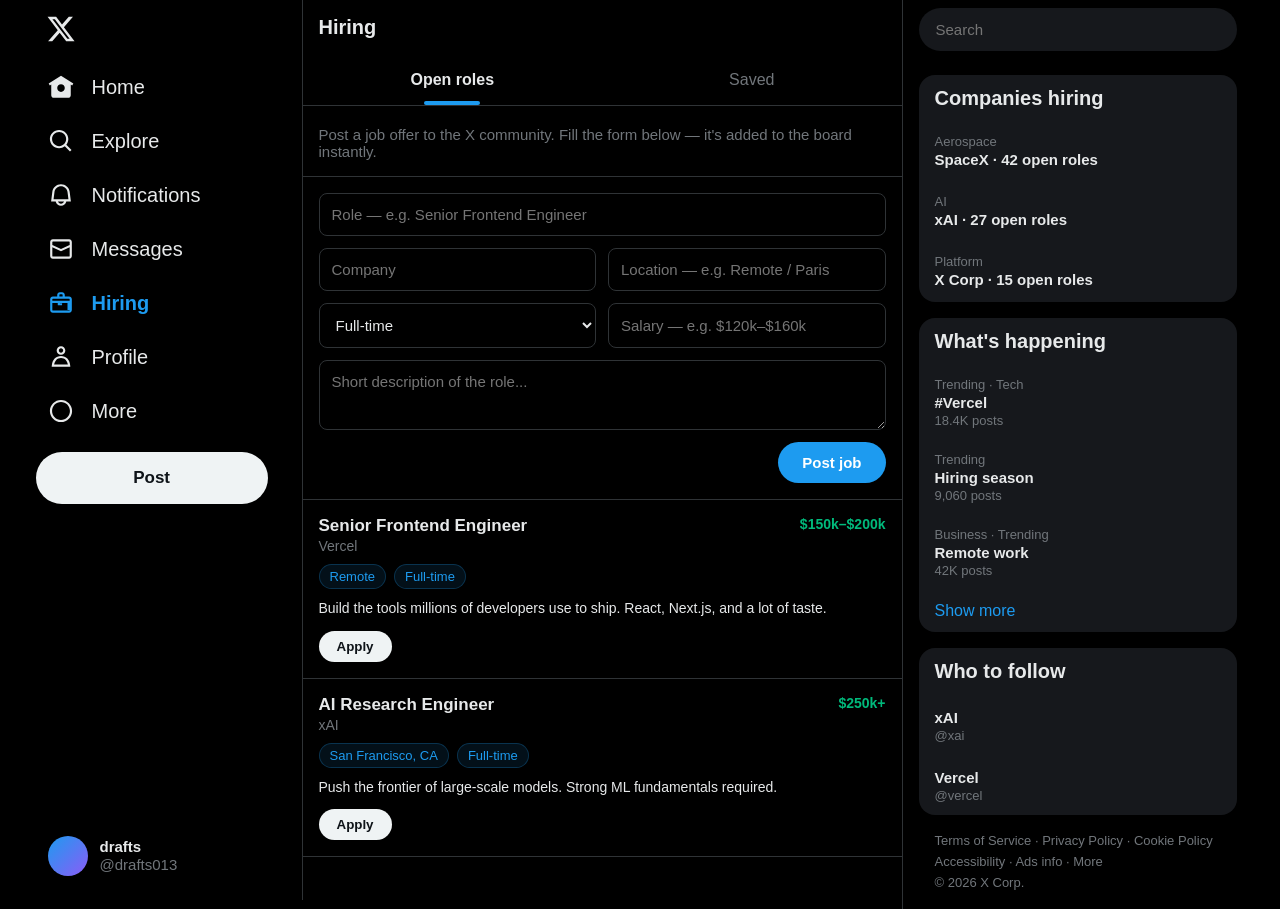
==== hiring.html @ fcbc3b69 "X home clone + Hiring section (base) Co-Authored-By: Claude Opus 4.8 (1M context) <noreply@anthropic" ====
<!DOCTYPE html>
<html lang="en">
<head>
  <meta charset="UTF-8">
  <meta name="viewport" content="width=device-width, initial-scale=1">
  <title>Hiring / X</title>
  <link rel="icon" href="data:image/svg+xml,<svg xmlns='http://www.w3.org/2000/svg' viewBox='0 0 24 24'><path fill='white' d='M18.244 2.25h3.308l-7.227 8.26 8.502 11.24H16.17l-5.214-6.817L4.99 21.75H1.68l7.73-8.835L1.254 2.25H8.08l4.713 6.231zm-1.161 17.52h1.833L7.084 4.126H5.117z'/></svg>">
  <link rel="stylesheet" href="styles.css">
</head>
<body>
  <div class="app">
    <header class="sidebar"></header>

    <main class="main">
      <div class="col-header">
        <h1>Hiring</h1>
        <div class="tabs">
          <div class="tab active">Open roles</div>
          <div class="tab">Saved</div>
        </div>
      </div>

      <div class="hiring-intro">
        <p>Post a job offer to the X community. Fill the form below — it's added to the board instantly.</p>
      </div>

      <form class="job-form" id="job-form">
        <input name="role" placeholder="Role — e.g. Senior Frontend Engineer" required>
        <div class="grid2">
          <input name="company" placeholder="Company" required>
          <input name="location" placeholder="Location — e.g. Remote / Paris">
        </div>
        <div class="grid2">
          <select name="type">
            <option value="Full-time">Full-time</option>
            <option value="Part-time">Part-time</option>
            <option value="Contract">Contract</option>
            <option value="Internship">Internship</option>
          </select>
          <input name="salary" placeholder="Salary — e.g. $120k–$160k">
        </div>
        <textarea name="desc" placeholder="Short description of the role..."></textarea>
        <button type="submit">Post job</button>
      </form>

      <div id="jobs"></div>
    </main>

    <aside class="right"></aside>
  </div>

  <script src="shell.js"></script>
  <script src="hiring.js"></script>
  <script>mountShell('hiring'); initHiring();</script>
</body>
</html>
---- styles.css ----
:root {
  --bg: #000;
  --bg-hover: #16181c;
  --panel: #16181c;
  --border: #2f3336;
  --text: #e7e9ea;
  --text-muted: #71767b;
  --accent: #1d9bf0;
  --accent-hover: #1a8cd8;
  --like: #f91880;
  --repost: #00ba7c;
  --white: #eff3f4;
  --danger: #f4212e;
}

* { box-sizing: border-box; margin: 0; padding: 0; }

html, body { height: 100%; }

body {
  background: var(--bg);
  color: var(--text);
  font-family: -apple-system, BlinkMacSystemFont, "Segoe UI", Roboto, Helvetica, Arial, sans-serif;
  -webkit-font-smoothing: antialiased;
}

a { color: inherit; text-decoration: none; }

/* ---------- Layout ---------- */
.app {
  display: grid;
  grid-template-columns: 275px minmax(0, 600px) 350px;
  justify-content: center;
  gap: 0;
  max-width: 1265px;
  margin: 0 auto;
}

/* ---------- Left nav ---------- */
.sidebar {
  position: sticky;
  top: 0;
  height: 100vh;
  display: flex;
  flex-direction: column;
  padding: 0 8px;
  border-right: 1px solid var(--border);
}

.logo {
  width: 50px; height: 50px;
  display: flex; align-items: center; justify-content: center;
  border-radius: 9999px;
  margin: 4px 0;
  transition: background .2s;
}
.logo:hover { background: var(--bg-hover); }
.logo svg { width: 30px; height: 30px; fill: var(--text); }

.nav { display: flex; flex-direction: column; gap: 4px; margin-top: 4px; }
.nav-item {
  display: flex; align-items: center; gap: 18px;
  padding: 12px; border-radius: 9999px;
  font-size: 20px; width: fit-content;
  transition: background .2s;
}
.nav-item:hover { background: var(--bg-hover); }
.nav-item.active { font-weight: 800; }
.nav-item svg { width: 26px; height: 26px; fill: var(--text); }
.nav-item.hiring { color: var(--accent); }
.nav-item.hiring svg { fill: var(--accent); }

.post-btn {
  margin-top: 16px;
  background: var(--white);
  color: #0f1419;
  border: none;
  border-radius: 9999px;
  padding: 16px;
  font-size: 17px;
  font-weight: 700;
  cursor: pointer;
  width: 90%;
  transition: background .2s;
}
.post-btn:hover { background: #d7dbdc; }

.account {
  margin-top: auto;
  margin-bottom: 12px;
  display: flex; align-items: center; gap: 12px;
  padding: 12px; border-radius: 9999px;
  cursor: pointer;
  transition: background .2s;
}
.account:hover { background: var(--bg-hover); }
.avatar {
  width: 40px; height: 40px; border-radius: 9999px;
  background: linear-gradient(135deg, #1d9bf0, #8b5cf6);
  flex-shrink: 0;
}
.account .who { line-height: 1.2; }
.account .name { font-weight: 700; font-size: 15px; }
.account .handle { color: var(--text-muted); font-size: 15px; }

/* ---------- Center column ---------- */
.main { border-right: 1px solid var(--border); min-height: 100vh; }

.col-header {
  position: sticky; top: 0; z-index: 3;
  backdrop-filter: blur(12px);
  background: rgba(0,0,0,.65);
  border-bottom: 1px solid var(--border);
}
.col-header h1 { font-size: 20px; padding: 16px; font-weight: 800; }

.tabs { display: flex; }
.tab {
  flex: 1; text-align: center; padding: 16px 0;
  color: var(--text-muted); font-weight: 500;
  cursor: pointer; position: relative;
  transition: background .2s;
}
.tab:hover { background: var(--bg-hover); }
.tab.active { color: var(--text); font-weight: 700; }
.tab.active::after {
  content: ""; position: absolute; bottom: 0; left: 50%;
  transform: translateX(-50%);
  width: 56px; height: 4px; border-radius: 9999px;
  background: var(--accent);
}

/* Composer */
.composer {
  display: flex; gap: 12px; padding: 12px 16px;
  border-bottom: 1px solid var(--border);
}
.composer textarea {
  flex: 1; background: transparent; border: none; color: var(--text);
  font-size: 20px; resize: none; outline: none; padding-top: 8px;
  font-family: inherit;
}
.composer .actions { display: flex; justify-content: space-between; align-items: center; margin-top: 12px; }
.composer .tools { display: flex; gap: 8px; color: var(--accent); }
.composer .tools span { padding: 6px; border-radius: 9999px; cursor: pointer; }
.composer .tools span:hover { background: rgba(29,155,240,.1); }
.composer .send {
  background: var(--accent); color: #fff; border: none;
  border-radius: 9999px; padding: 8px 18px; font-weight: 700; cursor: pointer;
}

/* Tweet */
.tweet {
  display: flex; gap: 12px; padding: 12px 16px;
  border-bottom: 1px solid var(--border);
  cursor: pointer; transition: background .2s;
}
.tweet:hover { background: #080808; }
.tweet .body { flex: 1; min-width: 0; }
.tweet .row { display: flex; align-items: center; gap: 4px; font-size: 15px; }
.tweet .u-name { font-weight: 700; }
.tweet .badge { width: 18px; height: 18px; fill: var(--accent); }
.tweet .u-handle, .tweet .dot, .tweet .time { color: var(--text-muted); }
.tweet .text { margin-top: 2px; font-size: 15px; line-height: 1.35; white-space: pre-wrap; }
.tweet .stats {
  display: flex; justify-content: space-between; max-width: 425px;
  margin-top: 12px; color: var(--text-muted); font-size: 13px;
}
.tweet .stat { display: flex; align-items: center; gap: 6px; }
.tweet .stat svg { width: 18px; height: 18px; fill: currentColor; }
.tweet .stat.reply:hover { color: var(--accent); }
.tweet .stat.repost:hover { color: var(--repost); }
.tweet .stat.like:hover { color: var(--like); }

/* ---------- Right sidebar ---------- */
.right { padding: 0 16px; }
.right .search {
  position: sticky; top: 0; z-index: 2;
  background: var(--bg); padding: 8px 0;
}
.right .search input {
  width: 100%; background: var(--panel); border: 1px solid transparent;
  border-radius: 9999px; padding: 12px 16px; color: var(--text);
  font-size: 15px; outline: none;
}
.right .search input:focus { border-color: var(--accent); background: var(--bg); }
.widget {
  background: var(--panel); border-radius: 16px; margin-top: 16px; overflow: hidden;
}
.widget h2 { font-size: 20px; font-weight: 800; padding: 12px 16px; }
.widget-row { padding: 12px 16px; transition: background .2s; cursor: pointer; }
.widget-row:hover { background: #1d1f23; }
.widget-row .k { font-size: 13px; color: var(--text-muted); }
.widget-row .v { font-weight: 700; font-size: 15px; margin: 2px 0; }
.widget .more { padding: 12px 16px; color: var(--accent); cursor: pointer; }
.widget .more:hover { background: #1d1f23; }

.footer { padding: 16px; color: var(--text-muted); font-size: 13px; line-height: 1.6; }
.footer a:hover { text-decoration: underline; }

/* ---------- Hiring page ---------- */
.hiring-intro { padding: 16px; border-bottom: 1px solid var(--border); }
.hiring-intro p { color: var(--text-muted); font-size: 15px; margin-top: 4px; }

.job-form {
  padding: 16px; border-bottom: 1px solid var(--border);
  display: grid; gap: 12px;
}
.job-form input, .job-form textarea, .job-form select {
  background: var(--bg); border: 1px solid var(--border);
  border-radius: 8px; padding: 12px; color: var(--text);
  font-size: 15px; font-family: inherit; outline: none; width: 100%;
}
.job-form input:focus, .job-form textarea:focus, .job-form select:focus {
  border-color: var(--accent);
}
.job-form textarea { resize: vertical; min-height: 70px; }
.job-form .grid2 { display: grid; grid-template-columns: 1fr 1fr; gap: 12px; }
.job-form button {
  background: var(--accent); color: #fff; border: none;
  border-radius: 9999px; padding: 12px; font-weight: 700;
  font-size: 15px; cursor: pointer; justify-self: end; padding-inline: 24px;
}
.job-form button:hover { background: var(--accent-hover); }

.job {
  padding: 16px; border-bottom: 1px solid var(--border);
  transition: background .2s;
}
.job:hover { background: #080808; }
.job .top { display: flex; justify-content: space-between; align-items: flex-start; gap: 12px; }
.job .role { font-weight: 800; font-size: 17px; }
.job .company { color: var(--text-muted); font-size: 14px; margin-top: 2px; }
.job .tags { display: flex; flex-wrap: wrap; gap: 8px; margin-top: 10px; }
.job .tag {
  font-size: 13px; color: var(--accent);
  background: rgba(29,155,240,.1); border: 1px solid rgba(29,155,240,.25);
  padding: 4px 10px; border-radius: 9999px;
}
.job .desc { margin-top: 10px; font-size: 14px; color: var(--text); line-height: 1.4; }
.job .salary { color: var(--repost); font-weight: 700; font-size: 14px; white-space: nowrap; }
.job .apply {
  margin-top: 12px; background: var(--white); color: #0f1419;
  border: none; border-radius: 9999px; padding: 8px 18px;
  font-weight: 700; cursor: pointer;
}
.job .apply:hover { background: #d7dbdc; }

/* ---------- Responsive ---------- */
@media (max-width: 1100px) { .right { display: none; } .app { grid-template-columns: 88px minmax(0, 600px); } .nav-item span, .post-btn, .account .who { display: none; } .post-btn { display: none; } }
@media (max-width: 700px) { .sidebar { display: none; } .app { grid-template-columns: 1fr; } }
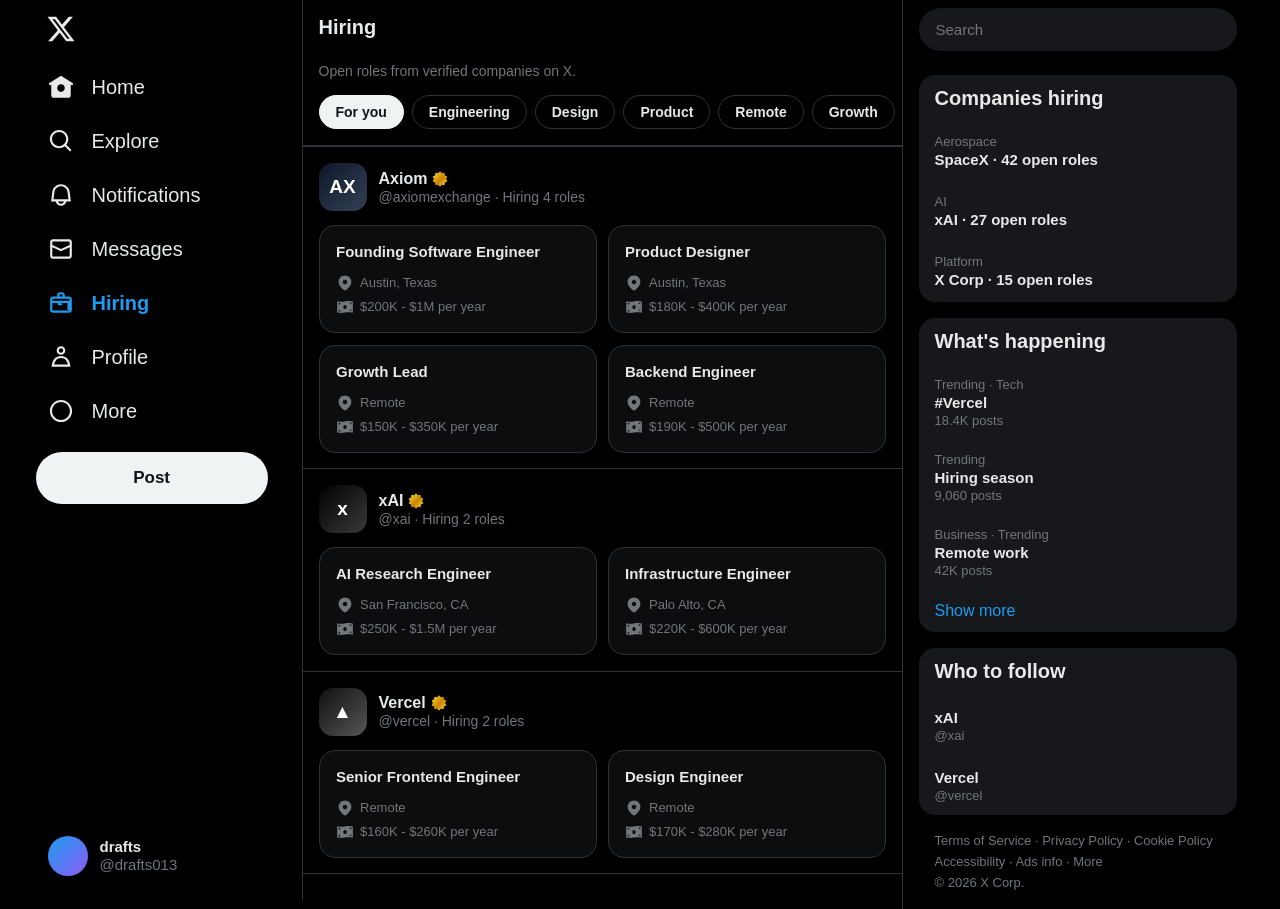
==== commit d2f4bcef: "Redesign Hiring: read-only feed of company job tiles (Axiom-style), flat rounded cards, filters" ====
--- a/hiring.html
+++ b/hiring.html
@@ -14,34 +14,11 @@
     <main class="main">
       <div class="col-header">
         <h1>Hiring</h1>
-        <div class="tabs">
-          <div class="tab active">Open roles</div>
-          <div class="tab">Saved</div>
+        <div class="hiring-head">
+          <p>Open roles from verified companies on X.</p>
         </div>
+        <div class="filters" id="filters"></div>
       </div>
-
-      <div class="hiring-intro">
-        <p>Post a job offer to the X community. Fill the form below — it's added to the board instantly.</p>
-      </div>
-
-      <form class="job-form" id="job-form">
-        <input name="role" placeholder="Role — e.g. Senior Frontend Engineer" required>
-        <div class="grid2">
-          <input name="company" placeholder="Company" required>
-          <input name="location" placeholder="Location — e.g. Remote / Paris">
-        </div>
-        <div class="grid2">
-          <select name="type">
-            <option value="Full-time">Full-time</option>
-            <option value="Part-time">Part-time</option>
-            <option value="Contract">Contract</option>
-            <option value="Internship">Internship</option>
-          </select>
-          <input name="salary" placeholder="Salary — e.g. $120k–$160k">
-        </div>
-        <textarea name="desc" placeholder="Short description of the role..."></textarea>
-        <button type="submit">Post job</button>
-      </form>
 
       <div id="jobs"></div>
     </main>
--- a/styles.css
+++ b/styles.css
@@ -140,14 +140,28 @@
   font-size: 20px; resize: none; outline: none; padding-top: 8px;
   font-family: inherit;
 }
+.composer .reply-scope {
+  display: flex; align-items: center; gap: 6px;
+  color: var(--accent); font-weight: 700; font-size: 14px;
+  padding: 4px 0 12px; margin-top: 8px;
+  border-bottom: 1px solid var(--border);
+}
+.composer .reply-scope svg { width: 16px; height: 16px; fill: var(--accent); }
 .composer .actions { display: flex; justify-content: space-between; align-items: center; margin-top: 12px; }
-.composer .tools { display: flex; gap: 8px; color: var(--accent); }
-.composer .tools span { padding: 6px; border-radius: 9999px; cursor: pointer; }
-.composer .tools span:hover { background: rgba(29,155,240,.1); }
+.composer .tools { display: flex; gap: 2px; margin-left: -8px; }
+.composer .tools span {
+  width: 34px; height: 34px; display: flex; align-items: center; justify-content: center;
+  border-radius: 9999px; cursor: pointer; transition: background .2s;
+}
+.composer .tools span svg { width: 20px; height: 20px; fill: #cfd2d4; }
+.composer .tools span:hover svg { fill: #eff3f4; }
+.composer .tools span:hover { background: rgba(231,233,234,.1); }
 .composer .send {
   background: var(--accent); color: #fff; border: none;
-  border-radius: 9999px; padding: 8px 18px; font-weight: 700; cursor: pointer;
-}
+  border-radius: 9999px; padding: 8px 16px; font-weight: 700; cursor: pointer;
+  font-size: 15px;
+}
+.composer .send:disabled { opacity: .5; cursor: default; }
 
 /* Tweet */
 .tweet {
@@ -199,52 +213,86 @@
 .footer a:hover { text-decoration: underline; }
 
 /* ---------- Hiring page ---------- */
-.hiring-intro { padding: 16px; border-bottom: 1px solid var(--border); }
-.hiring-intro p { color: var(--text-muted); font-size: 15px; margin-top: 4px; }
-
-.job-form {
-  padding: 16px; border-bottom: 1px solid var(--border);
-  display: grid; gap: 12px;
-}
-.job-form input, .job-form textarea, .job-form select {
-  background: var(--bg); border: 1px solid var(--border);
-  border-radius: 8px; padding: 12px; color: var(--text);
-  font-size: 15px; font-family: inherit; outline: none; width: 100%;
-}
-.job-form input:focus, .job-form textarea:focus, .job-form select:focus {
-  border-color: var(--accent);
-}
-.job-form textarea { resize: vertical; min-height: 70px; }
-.job-form .grid2 { display: grid; grid-template-columns: 1fr 1fr; gap: 12px; }
-.job-form button {
-  background: var(--accent); color: #fff; border: none;
-  border-radius: 9999px; padding: 12px; font-weight: 700;
-  font-size: 15px; cursor: pointer; justify-self: end; padding-inline: 24px;
-}
-.job-form button:hover { background: var(--accent-hover); }
-
-.job {
-  padding: 16px; border-bottom: 1px solid var(--border);
-  transition: background .2s;
-}
-.job:hover { background: #080808; }
-.job .top { display: flex; justify-content: space-between; align-items: flex-start; gap: 12px; }
-.job .role { font-weight: 800; font-size: 17px; }
-.job .company { color: var(--text-muted); font-size: 14px; margin-top: 2px; }
-.job .tags { display: flex; flex-wrap: wrap; gap: 8px; margin-top: 10px; }
-.job .tag {
-  font-size: 13px; color: var(--accent);
-  background: rgba(29,155,240,.1); border: 1px solid rgba(29,155,240,.25);
-  padding: 4px 10px; border-radius: 9999px;
-}
-.job .desc { margin-top: 10px; font-size: 14px; color: var(--text); line-height: 1.4; }
-.job .salary { color: var(--repost); font-weight: 700; font-size: 14px; white-space: nowrap; }
-.job .apply {
-  margin-top: 12px; background: var(--white); color: #0f1419;
-  border: none; border-radius: 9999px; padding: 8px 18px;
-  font-weight: 700; cursor: pointer;
-}
-.job .apply:hover { background: #d7dbdc; }
+.hiring-head { padding: 8px 16px 4px; }
+.hiring-head p { color: var(--text-muted); font-size: 14px; }
+
+/* filter pills */
+.filters {
+  display: flex; gap: 8px; padding: 12px 16px 16px;
+  overflow-x: auto; scrollbar-width: none;
+  border-bottom: 1px solid var(--border);
+}
+.filters::-webkit-scrollbar { display: none; }
+.chip {
+  flex-shrink: 0;
+  background: transparent;
+  border: 1px solid var(--border);
+  color: var(--text);
+  border-radius: 9999px;
+  padding: 8px 16px;
+  font-size: 14px; font-weight: 600;
+  cursor: pointer;
+  transition: background .2s ease, color .2s ease, border-color .2s ease, transform .12s ease;
+}
+.chip:hover { background: rgba(231,233,234,.06); }
+.chip:active { transform: scale(.95); }
+.chip.active { background: var(--white); color: #0f1419; border-color: var(--white); }
+
+/* company hiring post */
+.hire-post {
+  padding: 16px;
+  border-bottom: 1px solid var(--border);
+  animation: fadeUp .35s ease both;
+}
+.hire-head { display: flex; align-items: center; gap: 12px; }
+.hire-avatar {
+  width: 48px; height: 48px; border-radius: 14px; flex-shrink: 0;
+  display: flex; align-items: center; justify-content: center;
+  font-weight: 800; color: #fff; font-size: 19px;
+  background: linear-gradient(135deg, #1d9bf0, #8b5cf6);
+}
+.hire-name { display: flex; align-items: center; gap: 4px; font-weight: 800; font-size: 16px; }
+.hire-name .badge { width: 18px; height: 18px; }
+.hire-sub { color: var(--text-muted); font-size: 14px; margin-top: 1px; }
+
+.tiles { display: grid; grid-template-columns: 1fr 1fr; gap: 12px; margin-top: 14px; }
+@media (max-width: 560px) { .tiles { grid-template-columns: 1fr; } }
+
+.tile {
+  display: block;
+  background: #0c0d0f;
+  border: 1px solid var(--border);
+  border-radius: 16px;
+  padding: 16px;
+  cursor: pointer;
+  transition: transform .2s cubic-bezier(.2,.7,.3,1), background .2s ease, border-color .2s ease, box-shadow .2s ease;
+  will-change: transform;
+}
+.tile:hover {
+  transform: translateY(-3px);
+  background: #16181c;
+  border-color: #3a4045;
+  box-shadow: 0 12px 28px rgba(0,0,0,.55);
+}
+.tile:active { transform: translateY(-1px) scale(.99); }
+.tile .t-title { font-weight: 700; font-size: 15px; color: var(--text); line-height: 1.3; }
+.tile .t-meta { display: flex; flex-direction: column; gap: 6px; margin-top: 12px; }
+.tile .t-row { display: flex; align-items: center; gap: 6px; color: var(--text-muted); font-size: 13px; }
+.tile .t-row svg { width: 18px; height: 18px; fill: var(--text-muted); flex-shrink: 0; }
+.tile .t-salary { justify-content: space-between; }
+.tile .t-money { display: flex; align-items: center; gap: 6px; }
+.tile .t-chevron {
+  display: flex; color: var(--text-muted);
+  opacity: 0; transform: translateX(-6px);
+  transition: opacity .2s ease, transform .2s ease;
+}
+.tile .t-chevron svg { width: 16px; height: 16px; fill: currentColor; }
+.tile:hover .t-chevron { opacity: 1; transform: translateX(0); }
+
+@keyframes fadeUp {
+  from { opacity: 0; transform: translateY(8px); }
+  to { opacity: 1; transform: translateY(0); }
+}
 
 /* ---------- Responsive ---------- */
 @media (max-width: 1100px) { .right { display: none; } .app { grid-template-columns: 88px minmax(0, 600px); } .nav-item span, .post-btn, .account .who { display: none; } .post-btn { display: none; } }
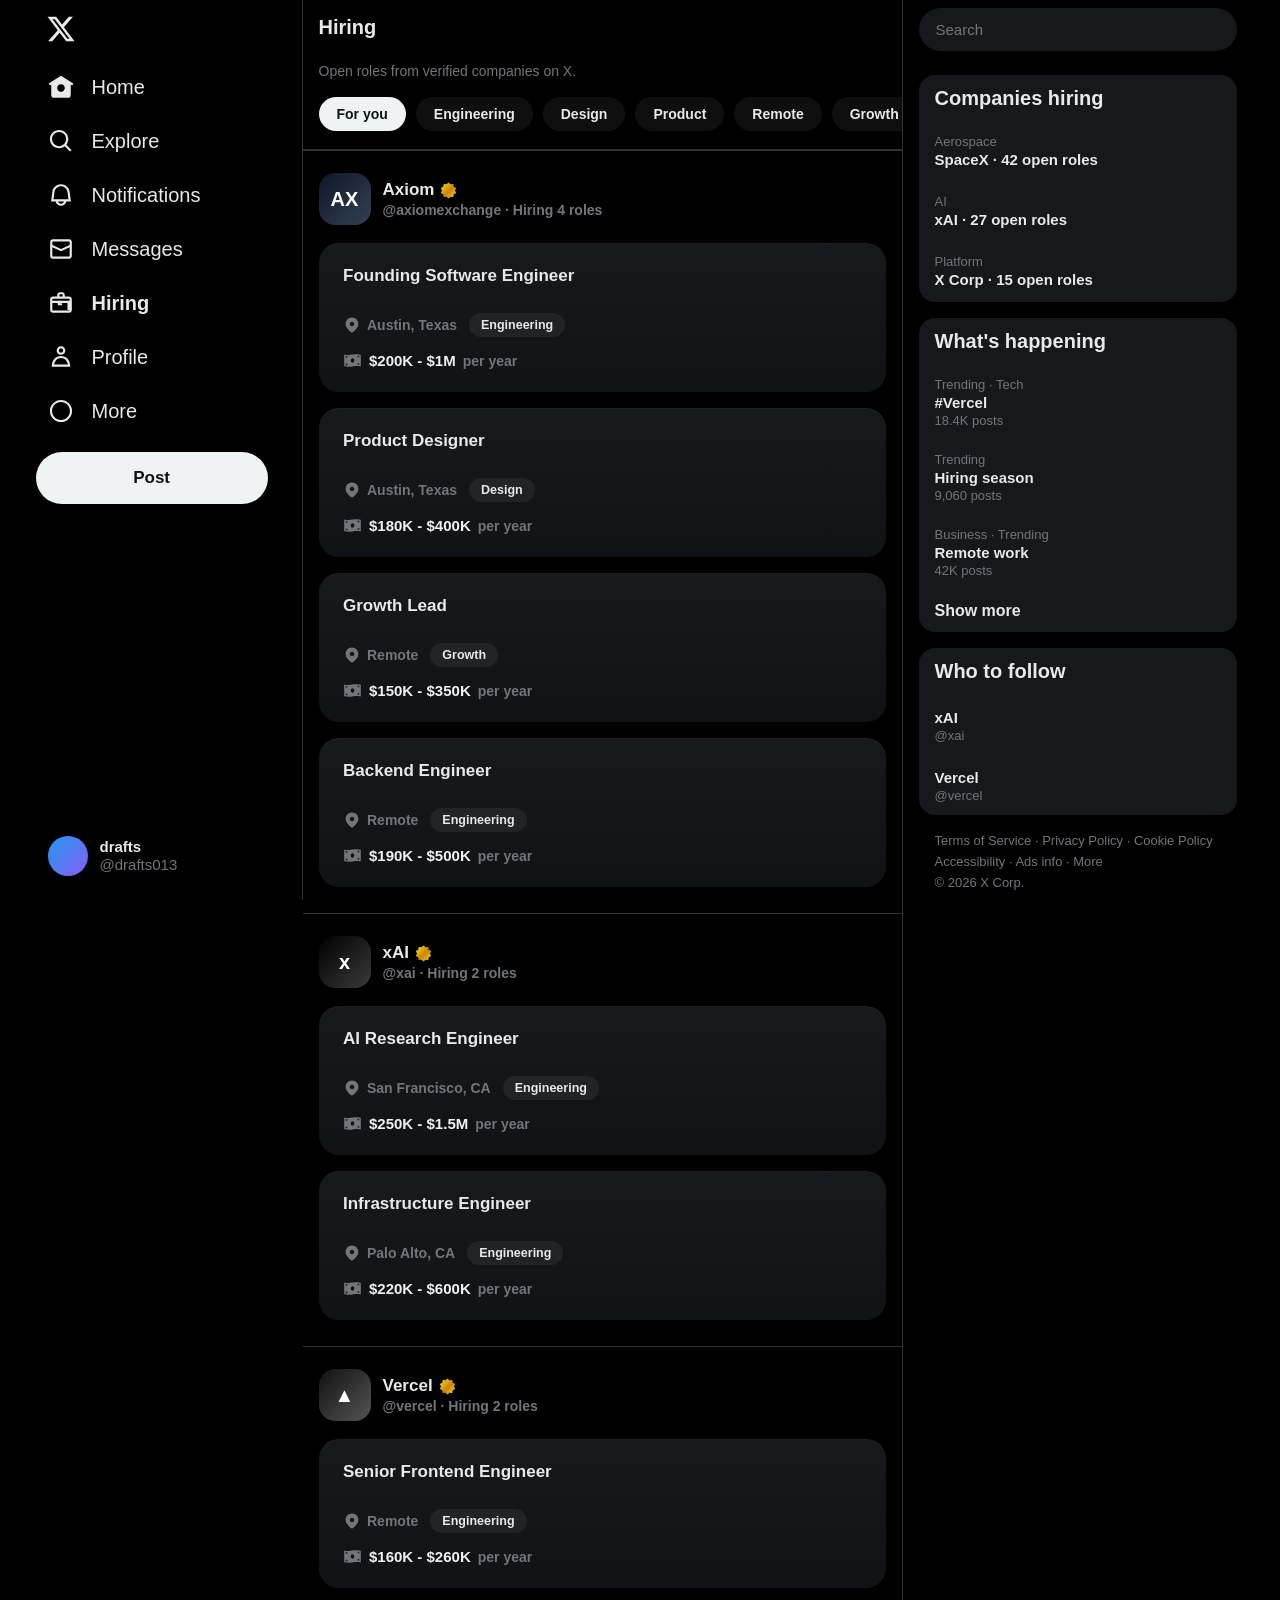
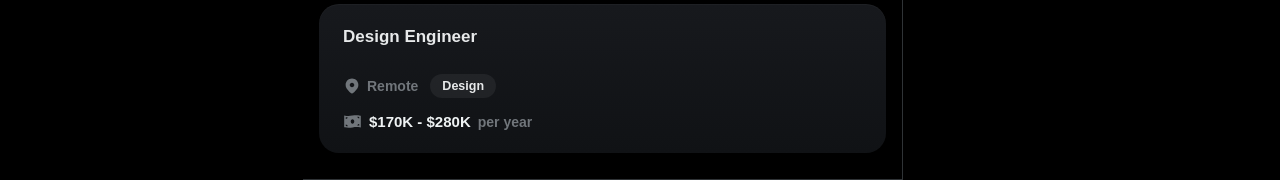
==== commit dcbae095: "Hiring: all-white/bold styling, spacious borderless job cards, hover Apply" ====
--- a/hiring.html
+++ b/hiring.html
@@ -7,7 +7,7 @@
   <link rel="icon" href="data:image/svg+xml,<svg xmlns='http://www.w3.org/2000/svg' viewBox='0 0 24 24'><path fill='white' d='M18.244 2.25h3.308l-7.227 8.26 8.502 11.24H16.17l-5.214-6.817L4.99 21.75H1.68l7.73-8.835L1.254 2.25H8.08l4.713 6.231zm-1.161 17.52h1.833L7.084 4.126H5.117z'/></svg>">
   <link rel="stylesheet" href="styles.css">
 </head>
-<body>
+<body class="page-hiring">
   <div class="app">
     <header class="sidebar"></header>
 
--- a/styles.css
+++ b/styles.css
@@ -67,8 +67,7 @@
 .nav-item:hover { background: var(--bg-hover); }
 .nav-item.active { font-weight: 800; }
 .nav-item svg { width: 26px; height: 26px; fill: var(--text); }
-.nav-item.hiring { color: var(--accent); }
-.nav-item.hiring svg { fill: var(--accent); }
+.nav-item.hiring { font-weight: 800; }
 
 .post-btn {
   margin-top: 16px;
@@ -216,81 +215,104 @@
 .hiring-head { padding: 8px 16px 4px; }
 .hiring-head p { color: var(--text-muted); font-size: 14px; }
 
-/* filter pills */
+/* filter pills — white / bold, no borders */
 .filters {
-  display: flex; gap: 8px; padding: 12px 16px 16px;
+  display: flex; gap: 10px; padding: 14px 16px 18px;
   overflow-x: auto; scrollbar-width: none;
   border-bottom: 1px solid var(--border);
 }
 .filters::-webkit-scrollbar { display: none; }
 .chip {
   flex-shrink: 0;
-  background: transparent;
-  border: 1px solid var(--border);
+  background: rgba(255,255,255,.06);
+  border: none;
   color: var(--text);
   border-radius: 9999px;
-  padding: 8px 16px;
-  font-size: 14px; font-weight: 600;
+  padding: 9px 18px;
+  font-size: 14px; font-weight: 700;
   cursor: pointer;
-  transition: background .2s ease, color .2s ease, border-color .2s ease, transform .12s ease;
-}
-.chip:hover { background: rgba(231,233,234,.06); }
+  transition: background .2s ease, color .2s ease, transform .12s ease;
+}
+.chip:hover { background: rgba(255,255,255,.12); }
 .chip:active { transform: scale(.95); }
-.chip.active { background: var(--white); color: #0f1419; border-color: var(--white); }
-
-/* company hiring post */
+.chip.active { background: var(--white); color: #0f1419; font-weight: 800; }
+
+/* company hiring post — spacious */
 .hire-post {
-  padding: 16px;
-  border-bottom: 1px solid var(--border);
-  animation: fadeUp .35s ease both;
+  padding: 22px 16px 26px;
+  border-bottom: 1px solid var(--border);
+  animation: fadeUp .4s ease both;
 }
 .hire-head { display: flex; align-items: center; gap: 12px; }
 .hire-avatar {
-  width: 48px; height: 48px; border-radius: 14px; flex-shrink: 0;
+  width: 52px; height: 52px; border-radius: 16px; flex-shrink: 0;
   display: flex; align-items: center; justify-content: center;
-  font-weight: 800; color: #fff; font-size: 19px;
+  font-weight: 800; color: #fff; font-size: 20px;
   background: linear-gradient(135deg, #1d9bf0, #8b5cf6);
 }
-.hire-name { display: flex; align-items: center; gap: 4px; font-weight: 800; font-size: 16px; }
-.hire-name .badge { width: 18px; height: 18px; }
-.hire-sub { color: var(--text-muted); font-size: 14px; margin-top: 1px; }
-
-.tiles { display: grid; grid-template-columns: 1fr 1fr; gap: 12px; margin-top: 14px; }
-@media (max-width: 560px) { .tiles { grid-template-columns: 1fr; } }
+.hire-name { display: flex; align-items: center; gap: 5px; font-weight: 800; font-size: 17px; }
+.hire-name .badge { width: 19px; height: 19px; }
+.hire-sub { color: var(--text-muted); font-size: 14px; margin-top: 2px; font-weight: 600; }
+
+/* job cards — flat, borderless, elevated */
+.tiles { display: flex; flex-direction: column; gap: 16px; margin-top: 18px; }
 
 .tile {
-  display: block;
-  background: #0c0d0f;
-  border: 1px solid var(--border);
-  border-radius: 16px;
-  padding: 16px;
+  position: relative; display: block; overflow: hidden;
+  background: linear-gradient(180deg, #17191d, #101215);
+  border-radius: 20px;
+  padding: 22px 24px;
   cursor: pointer;
-  transition: transform .2s cubic-bezier(.2,.7,.3,1), background .2s ease, border-color .2s ease, box-shadow .2s ease;
+  box-shadow: 0 1px 0 rgba(255,255,255,.03) inset;
+  transition: transform .24s cubic-bezier(.2,.7,.3,1), box-shadow .24s ease, background .24s ease;
   will-change: transform;
 }
+.tile::before {
+  content: ""; position: absolute; inset: 0; pointer-events: none;
+  background: radial-gradient(700px 220px at 0% 0%, rgba(255,255,255,.07), transparent 60%);
+  opacity: 0; transition: opacity .24s ease;
+}
 .tile:hover {
-  transform: translateY(-3px);
-  background: #16181c;
-  border-color: #3a4045;
-  box-shadow: 0 12px 28px rgba(0,0,0,.55);
-}
-.tile:active { transform: translateY(-1px) scale(.99); }
-.tile .t-title { font-weight: 700; font-size: 15px; color: var(--text); line-height: 1.3; }
-.tile .t-meta { display: flex; flex-direction: column; gap: 6px; margin-top: 12px; }
-.tile .t-row { display: flex; align-items: center; gap: 6px; color: var(--text-muted); font-size: 13px; }
-.tile .t-row svg { width: 18px; height: 18px; fill: var(--text-muted); flex-shrink: 0; }
-.tile .t-salary { justify-content: space-between; }
-.tile .t-money { display: flex; align-items: center; gap: 6px; }
-.tile .t-chevron {
-  display: flex; color: var(--text-muted);
-  opacity: 0; transform: translateX(-6px);
-  transition: opacity .2s ease, transform .2s ease;
-}
-.tile .t-chevron svg { width: 16px; height: 16px; fill: currentColor; }
-.tile:hover .t-chevron { opacity: 1; transform: translateX(0); }
+  transform: translateY(-4px);
+  background: linear-gradient(180deg, #1c1f24, #141619);
+  box-shadow: 0 20px 44px rgba(0,0,0,.6);
+}
+.tile:hover::before { opacity: 1; }
+.tile:active { transform: translateY(-2px) scale(.995); }
+
+.tile-top { display: flex; align-items: flex-start; justify-content: space-between; gap: 14px; }
+.t-title { font-size: 17px; font-weight: 800; color: var(--text); line-height: 1.3; }
+.t-apply {
+  flex-shrink: 0;
+  background: var(--white); color: #0f1419;
+  border: none; border-radius: 9999px;
+  padding: 9px 20px; font-size: 14px; font-weight: 800; cursor: pointer;
+  opacity: 0; transform: translateX(10px);
+  transition: opacity .24s ease, transform .24s ease, background .2s ease;
+}
+.tile:hover .t-apply { opacity: 1; transform: translateX(0); }
+.t-apply:hover { background: #d7dbdc; }
+
+.t-meta { display: flex; align-items: center; gap: 12px; flex-wrap: wrap; margin-top: 14px; color: var(--text-muted); font-size: 14px; font-weight: 600; }
+.t-row { display: flex; align-items: center; gap: 6px; }
+.t-row svg { width: 18px; height: 18px; fill: var(--text-muted); flex-shrink: 0; }
+.t-tag {
+  background: rgba(255,255,255,.06); color: var(--text);
+  padding: 5px 12px; border-radius: 9999px; font-size: 12.5px; font-weight: 700;
+}
+.t-salary { display: flex; align-items: center; gap: 7px; margin-top: 14px; }
+.t-salary svg { width: 19px; height: 19px; fill: var(--text-muted); flex-shrink: 0; }
+.t-salary .amt { color: var(--white); font-weight: 800; font-size: 15px; }
+.t-salary .per { color: var(--text-muted); font-size: 14px; font-weight: 600; }
+
+/* keep the whole hiring page white/bold — no accent blue */
+.page-hiring .widget .more { color: var(--text); font-weight: 700; }
+.page-hiring .search input:focus { border-color: rgba(255,255,255,.25); }
+
+@media (max-width: 700px) { .tile .t-apply { opacity: 1; transform: none; } }
 
 @keyframes fadeUp {
-  from { opacity: 0; transform: translateY(8px); }
+  from { opacity: 0; transform: translateY(10px); }
   to { opacity: 1; transform: translateY(0); }
 }
 
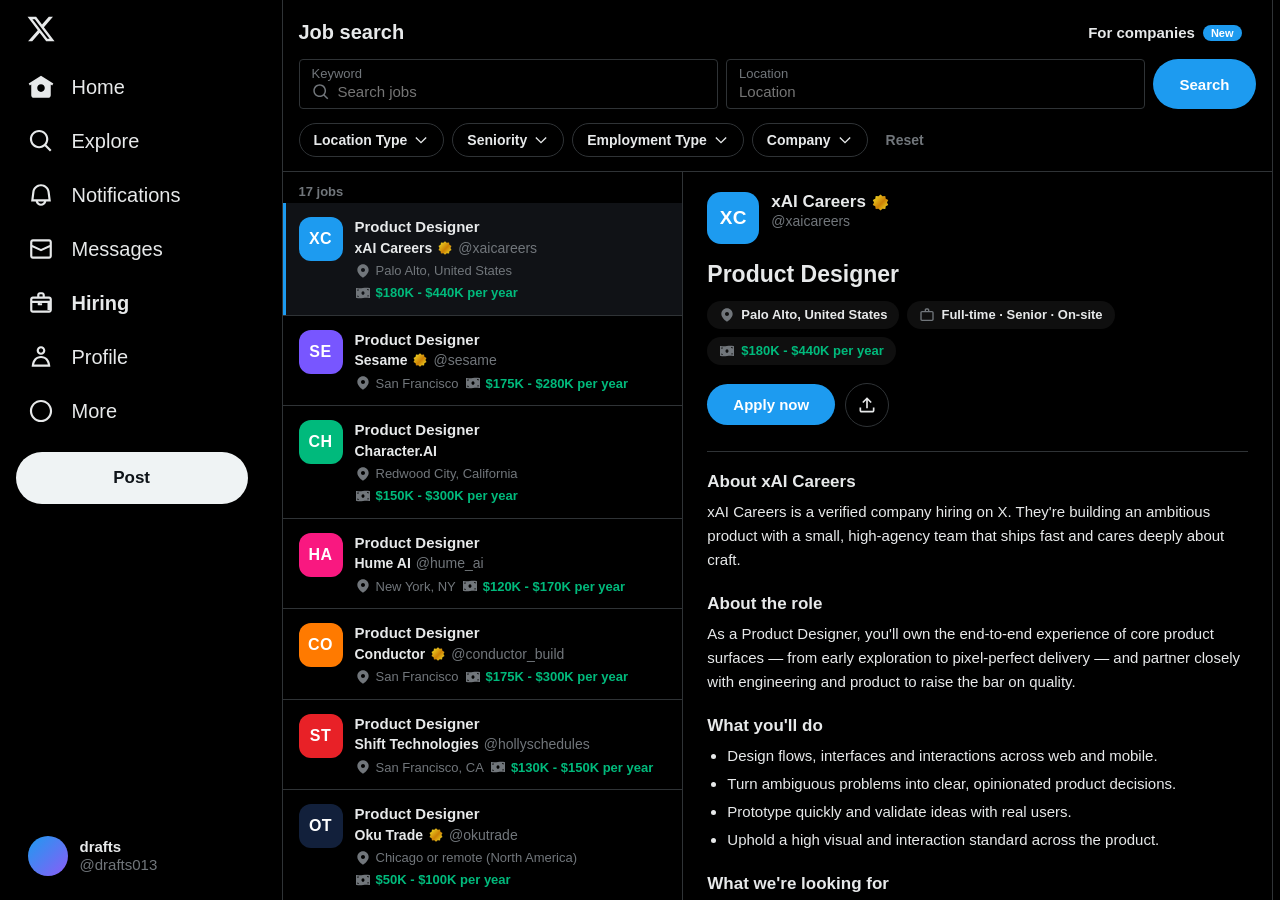
==== commit b8600397: "Hiring: rebuild as X Job search (keyword+location search, dropdown filters, list+detail panes)" ====
--- a/hiring.html
+++ b/hiring.html
@@ -3,27 +3,44 @@
 <head>
   <meta charset="UTF-8">
   <meta name="viewport" content="width=device-width, initial-scale=1">
-  <title>Hiring / X</title>
+  <title>Job search / X</title>
   <link rel="icon" href="data:image/svg+xml,<svg xmlns='http://www.w3.org/2000/svg' viewBox='0 0 24 24'><path fill='white' d='M18.244 2.25h3.308l-7.227 8.26 8.502 11.24H16.17l-5.214-6.817L4.99 21.75H1.68l7.73-8.835L1.254 2.25H8.08l4.713 6.231zm-1.161 17.52h1.833L7.084 4.126H5.117z'/></svg>">
   <link rel="stylesheet" href="styles.css">
 </head>
 <body class="page-hiring">
-  <div class="app">
+  <div class="app app-jobs">
     <header class="sidebar"></header>
 
-    <main class="main">
-      <div class="col-header">
-        <h1>Hiring</h1>
-        <div class="hiring-head">
-          <p>Open roles from verified companies on X.</p>
+    <main class="main jobs-main">
+      <div class="jobs-top">
+        <div class="jobs-top-row">
+          <h1>Job search</h1>
+          <a class="jobs-forco" href="#">For companies <span class="pill-new">New</span></a>
         </div>
-        <div class="filters" id="filters"></div>
+        <div class="jobs-search">
+          <label class="jf-field">
+            <span class="jf-label">Keyword</span>
+            <span class="jf-input">
+              <svg viewBox="0 0 24 24" aria-hidden="true"><path d="M10.25 3.75c-3.59 0-6.5 2.91-6.5 6.5s2.91 6.5 6.5 6.5c1.795 0 3.419-.726 4.596-1.904 1.178-1.177 1.904-2.801 1.904-4.596 0-3.59-2.91-6.5-6.5-6.5zm-8.5 6.5c0-4.694 3.806-8.5 8.5-8.5s8.5 3.806 8.5 8.5c0 1.986-.682 3.815-1.824 5.262l4.781 4.781-1.414 1.414-4.781-4.781c-1.447 1.142-3.276 1.824-5.262 1.824-4.694 0-8.5-3.806-8.5-8.5z"/></svg>
+              <input id="kw" placeholder="Search jobs" autocomplete="off">
+            </span>
+          </label>
+          <label class="jf-field">
+            <span class="jf-label">Location</span>
+            <span class="jf-input">
+              <input id="loc" placeholder="Location" autocomplete="off">
+            </span>
+          </label>
+          <button class="jobs-search-btn" id="searchBtn" type="button">Search</button>
+        </div>
+        <div class="jobs-filters" id="filters"></div>
       </div>
 
-      <div id="jobs"></div>
+      <div class="jobs-body">
+        <div class="jobs-list" id="jobs-list"></div>
+        <div class="jobs-detail" id="jobs-detail"></div>
+      </div>
     </main>
-
-    <aside class="right"></aside>
   </div>
 
   <script src="shell.js"></script>
--- a/styles.css
+++ b/styles.css
@@ -212,108 +212,146 @@
 .footer a:hover { text-decoration: underline; }
 
 /* ---------- Hiring page ---------- */
-.hiring-head { padding: 8px 16px 4px; }
-.hiring-head p { color: var(--text-muted); font-size: 14px; }
-
-/* filter pills — white / bold, no borders */
-.filters {
-  display: flex; gap: 10px; padding: 14px 16px 18px;
-  overflow-x: auto; scrollbar-width: none;
-  border-bottom: 1px solid var(--border);
-}
-.filters::-webkit-scrollbar { display: none; }
-.chip {
-  flex-shrink: 0;
-  background: rgba(255,255,255,.06);
-  border: none;
-  color: var(--text);
-  border-radius: 9999px;
-  padding: 9px 18px;
-  font-size: 14px; font-weight: 700;
-  cursor: pointer;
-  transition: background .2s ease, color .2s ease, transform .12s ease;
-}
-.chip:hover { background: rgba(255,255,255,.12); }
-.chip:active { transform: scale(.95); }
-.chip.active { background: var(--white); color: #0f1419; font-weight: 800; }
-
-/* company hiring post — spacious */
-.hire-post {
-  padding: 22px 16px 26px;
-  border-bottom: 1px solid var(--border);
-  animation: fadeUp .4s ease both;
-}
-.hire-head { display: flex; align-items: center; gap: 12px; }
-.hire-avatar {
-  width: 52px; height: 52px; border-radius: 16px; flex-shrink: 0;
+/* ===== Job search layout (two-pane) ===== */
+.app-jobs { grid-template-columns: 275px minmax(0, 1000px); }
+.jobs-main { border-right: 1px solid var(--border); display: flex; flex-direction: column; height: 100vh; }
+
+/* top: title + search + filters */
+.jobs-top { padding: 6px 16px 14px; border-bottom: 1px solid var(--border); flex-shrink: 0; }
+.jobs-top-row { display: flex; align-items: center; gap: 12px; padding: 10px 0; }
+.jobs-top-row h1 { font-size: 20px; font-weight: 800; }
+.jobs-forco { margin-left: auto; display: flex; align-items: center; gap: 8px; font-size: 15px; font-weight: 700; color: var(--text); padding: 8px 14px; border-radius: 9999px; transition: background .2s; }
+.jobs-forco:hover { background: var(--bg-hover); }
+.pill-new { background: var(--accent); color: #fff; font-size: 11px; font-weight: 700; padding: 2px 8px; border-radius: 9999px; }
+
+.jobs-search { display: flex; gap: 8px; align-items: stretch; }
+.jf-field {
+  flex: 1; min-width: 0;
+  border: 1px solid var(--border); border-radius: 4px;
+  padding: 6px 12px; display: flex; flex-direction: column; justify-content: center;
+  transition: border-color .2s;
+}
+.jf-field:focus-within { border-color: var(--accent); }
+.jf-field .jf-label { font-size: 13px; color: var(--text-muted); }
+.jf-field .jf-input { display: flex; align-items: center; gap: 8px; }
+.jf-field .jf-input svg { width: 18px; height: 18px; fill: var(--text-muted); flex-shrink: 0; }
+.jf-field input { flex: 1; min-width: 0; background: transparent; border: none; outline: none; color: var(--text); font-size: 15px; font-family: inherit; padding: 2px 0; }
+.jobs-search-btn {
+  flex-shrink: 0; background: var(--accent); color: #fff; border: none;
+  border-radius: 9999px; padding: 0 26px; font-size: 15px; font-weight: 700; cursor: pointer;
+  transition: background .2s, transform .1s;
+}
+.jobs-search-btn:hover { background: var(--accent-hover); }
+.jobs-search-btn:active { transform: scale(.97); }
+
+/* filter chips (dropdowns) */
+.jobs-filters { display: flex; gap: 8px; flex-wrap: wrap; margin-top: 14px; }
+.fchip { position: relative; }
+.fchip > button {
+  display: flex; align-items: center; gap: 6px;
+  background: transparent; border: 1px solid var(--border); color: var(--text);
+  border-radius: 9999px; padding: 8px 14px; font-size: 14px; font-weight: 600; cursor: pointer;
+  transition: background .2s, border-color .2s;
+}
+.fchip > button:hover { background: var(--bg-hover); }
+.fchip.on > button { border-color: var(--accent); color: var(--accent); }
+.fchip > button svg { width: 16px; height: 16px; fill: currentColor; transition: transform .2s; }
+.fchip.open > button svg { transform: rotate(180deg); }
+.fmenu {
+  position: absolute; top: calc(100% + 6px); left: 0; z-index: 20; min-width: 200px;
+  background: #000; border: 1px solid var(--border); border-radius: 12px;
+  box-shadow: 0 12px 30px rgba(0,0,0,.6); padding: 6px; overflow: hidden;
+  animation: fadeUp .16s ease both;
+}
+.fmenu button {
+  display: flex; align-items: center; justify-content: space-between; width: 100%;
+  background: transparent; border: none; color: var(--text); text-align: left;
+  padding: 10px 12px; border-radius: 8px; font-size: 14px; font-weight: 600; cursor: pointer;
+}
+.fmenu button:hover { background: var(--bg-hover); }
+.fmenu button .tick { color: var(--accent); font-weight: 800; }
+.freset { background: transparent; border: none; color: var(--text-muted); font-weight: 700; font-size: 14px; padding: 8px 10px; cursor: pointer; border-radius: 9999px; }
+.freset:hover { color: var(--text); background: var(--bg-hover); }
+
+/* body: list | detail */
+.jobs-body { flex: 1; min-height: 0; display: grid; grid-template-columns: minmax(0, 0.92fr) minmax(0, 1.35fr); }
+.jobs-list { overflow-y: auto; border-right: 1px solid var(--border); }
+.jobs-detail { overflow-y: auto; }
+.jobs-count { padding: 12px 16px 4px; color: var(--text-muted); font-size: 13px; font-weight: 700; }
+
+/* job list item — clean card */
+.jitem {
+  position: relative; width: 100%; text-align: left; cursor: pointer;
+  display: flex; gap: 12px; padding: 14px 16px;
+  background: transparent; border: none; border-bottom: 1px solid var(--border);
+  transition: background .18s ease;
+  animation: fadeUp .3s ease both;
+}
+.jitem:hover { background: #0a0a0a; }
+.jitem.sel { background: #101216; }
+.jitem.sel::before { content: ""; position: absolute; left: 0; top: 0; bottom: 0; width: 3px; background: var(--accent); }
+.jlogo {
+  width: 44px; height: 44px; border-radius: 12px; flex-shrink: 0;
   display: flex; align-items: center; justify-content: center;
-  font-weight: 800; color: #fff; font-size: 20px;
-  background: linear-gradient(135deg, #1d9bf0, #8b5cf6);
-}
-.hire-name { display: flex; align-items: center; gap: 5px; font-weight: 800; font-size: 17px; }
-.hire-name .badge { width: 19px; height: 19px; }
-.hire-sub { color: var(--text-muted); font-size: 14px; margin-top: 2px; font-weight: 600; }
-
-/* job cards — flat, borderless, elevated */
-.tiles { display: flex; flex-direction: column; gap: 16px; margin-top: 18px; }
-
-.tile {
-  position: relative; display: block; overflow: hidden;
-  background: linear-gradient(180deg, #17191d, #101215);
-  border-radius: 20px;
-  padding: 22px 24px;
-  cursor: pointer;
-  box-shadow: 0 1px 0 rgba(255,255,255,.03) inset;
-  transition: transform .24s cubic-bezier(.2,.7,.3,1), box-shadow .24s ease, background .24s ease;
-  will-change: transform;
-}
-.tile::before {
-  content: ""; position: absolute; inset: 0; pointer-events: none;
-  background: radial-gradient(700px 220px at 0% 0%, rgba(255,255,255,.07), transparent 60%);
-  opacity: 0; transition: opacity .24s ease;
-}
-.tile:hover {
-  transform: translateY(-4px);
-  background: linear-gradient(180deg, #1c1f24, #141619);
-  box-shadow: 0 20px 44px rgba(0,0,0,.6);
-}
-.tile:hover::before { opacity: 1; }
-.tile:active { transform: translateY(-2px) scale(.995); }
-
-.tile-top { display: flex; align-items: flex-start; justify-content: space-between; gap: 14px; }
-.t-title { font-size: 17px; font-weight: 800; color: var(--text); line-height: 1.3; }
-.t-apply {
-  flex-shrink: 0;
-  background: var(--white); color: #0f1419;
-  border: none; border-radius: 9999px;
-  padding: 9px 20px; font-size: 14px; font-weight: 800; cursor: pointer;
-  opacity: 0; transform: translateX(10px);
-  transition: opacity .24s ease, transform .24s ease, background .2s ease;
-}
-.tile:hover .t-apply { opacity: 1; transform: translateX(0); }
-.t-apply:hover { background: #d7dbdc; }
-
-.t-meta { display: flex; align-items: center; gap: 12px; flex-wrap: wrap; margin-top: 14px; color: var(--text-muted); font-size: 14px; font-weight: 600; }
-.t-row { display: flex; align-items: center; gap: 6px; }
-.t-row svg { width: 18px; height: 18px; fill: var(--text-muted); flex-shrink: 0; }
-.t-tag {
-  background: rgba(255,255,255,.06); color: var(--text);
-  padding: 5px 12px; border-radius: 9999px; font-size: 12.5px; font-weight: 700;
-}
-.t-salary { display: flex; align-items: center; gap: 7px; margin-top: 14px; }
-.t-salary svg { width: 19px; height: 19px; fill: var(--text-muted); flex-shrink: 0; }
-.t-salary .amt { color: var(--white); font-weight: 800; font-size: 15px; }
-.t-salary .per { color: var(--text-muted); font-size: 14px; font-weight: 600; }
-
-/* keep the whole hiring page white/bold — no accent blue */
-.page-hiring .widget .more { color: var(--text); font-weight: 700; }
-.page-hiring .search input:focus { border-color: rgba(255,255,255,.25); }
-
-@media (max-width: 700px) { .tile .t-apply { opacity: 1; transform: none; } }
+  color: #fff; font-weight: 800; font-size: 16px; letter-spacing: .5px;
+}
+.jitem-body { min-width: 0; flex: 1; }
+.jitem-title { font-size: 15px; font-weight: 800; color: var(--text); line-height: 1.3; }
+.jitem-co { display: flex; align-items: center; gap: 5px; margin-top: 3px; font-size: 14px; color: var(--text); min-width: 0; }
+.jitem-co .cname { font-weight: 600; white-space: nowrap; overflow: hidden; text-overflow: ellipsis; }
+.jitem-co .badge { width: 16px; height: 16px; flex-shrink: 0; }
+.jitem-co .handle { color: var(--text-muted); white-space: nowrap; overflow: hidden; text-overflow: ellipsis; }
+.jitem-sub { display: flex; align-items: center; gap: 6px; flex-wrap: wrap; margin-top: 7px; color: var(--text-muted); font-size: 13px; }
+.jitem-sub .row { display: flex; align-items: center; gap: 5px; }
+.jitem-sub svg { width: 16px; height: 16px; fill: var(--text-muted); flex-shrink: 0; }
+.jitem-sub .sal { color: var(--repost); font-weight: 700; }
+
+/* detail panel */
+.jdetail-inner { padding: 20px 24px 60px; animation: fadeUp .2s ease both; }
+.jdetail-head { display: flex; align-items: flex-start; gap: 12px; }
+.jdetail-head .jlogo { width: 52px; height: 52px; border-radius: 14px; font-size: 19px; }
+.jdetail-emp { min-width: 0; flex: 1; }
+.jdetail-emp .name { display: flex; align-items: center; gap: 5px; font-size: 17px; font-weight: 800; }
+.jdetail-emp .name .badge { width: 19px; height: 19px; }
+.jdetail-emp .handle { color: var(--text-muted); font-size: 14px; margin-top: 1px; }
+.jdetail-role { font-size: 23px; font-weight: 800; margin-top: 16px; line-height: 1.25; }
+.jdetail-tags { display: flex; align-items: center; gap: 8px; flex-wrap: wrap; margin-top: 12px; }
+.jtag { display: flex; align-items: center; gap: 6px; background: rgba(255,255,255,.06); color: var(--text); padding: 6px 12px; border-radius: 9999px; font-size: 13px; font-weight: 600; }
+.jtag svg { width: 16px; height: 16px; fill: var(--text-muted); }
+.jtag.sal { color: var(--repost); }
+.jdetail-actions { display: flex; align-items: center; gap: 10px; margin-top: 18px; }
+.japply {
+  background: var(--accent); color: #fff; border: none; border-radius: 9999px;
+  padding: 12px 26px; font-size: 15px; font-weight: 700; cursor: pointer;
+  transition: background .2s, transform .1s;
+}
+.japply:hover { background: var(--accent-hover); }
+.japply:active { transform: scale(.97); }
+.jshare {
+  width: 44px; height: 44px; border-radius: 9999px; border: 1px solid var(--border);
+  background: transparent; color: var(--text); display: flex; align-items: center; justify-content: center; cursor: pointer;
+  transition: background .2s;
+}
+.jshare:hover { background: var(--bg-hover); }
+.jshare svg { width: 20px; height: 20px; fill: currentColor; }
+.jdetail-body { margin-top: 24px; border-top: 1px solid var(--border); padding-top: 20px; }
+.jdetail-body h3 { font-size: 17px; font-weight: 800; margin: 22px 0 8px; }
+.jdetail-body h3:first-child { margin-top: 0; }
+.jdetail-body p { font-size: 15px; line-height: 1.6; color: var(--text); }
+.jdetail-body ul { margin: 6px 0 0; padding-left: 20px; }
+.jdetail-body li { font-size: 15px; line-height: 1.6; color: var(--text); margin-bottom: 4px; }
+.jdetail-empty { padding: 60px 24px; color: var(--text-muted); text-align: center; font-size: 15px; }
 
 @keyframes fadeUp {
-  from { opacity: 0; transform: translateY(10px); }
+  from { opacity: 0; transform: translateY(8px); }
   to { opacity: 1; transform: translateY(0); }
+}
+
+/* responsive: stack panes, drop detail below on narrow */
+@media (max-width: 1000px) {
+  .app-jobs { grid-template-columns: 88px minmax(0, 1fr); }
+  .jobs-body { grid-template-columns: 1fr; }
+  .jobs-detail { display: none; }
 }
 
 /* ---------- Responsive ---------- */
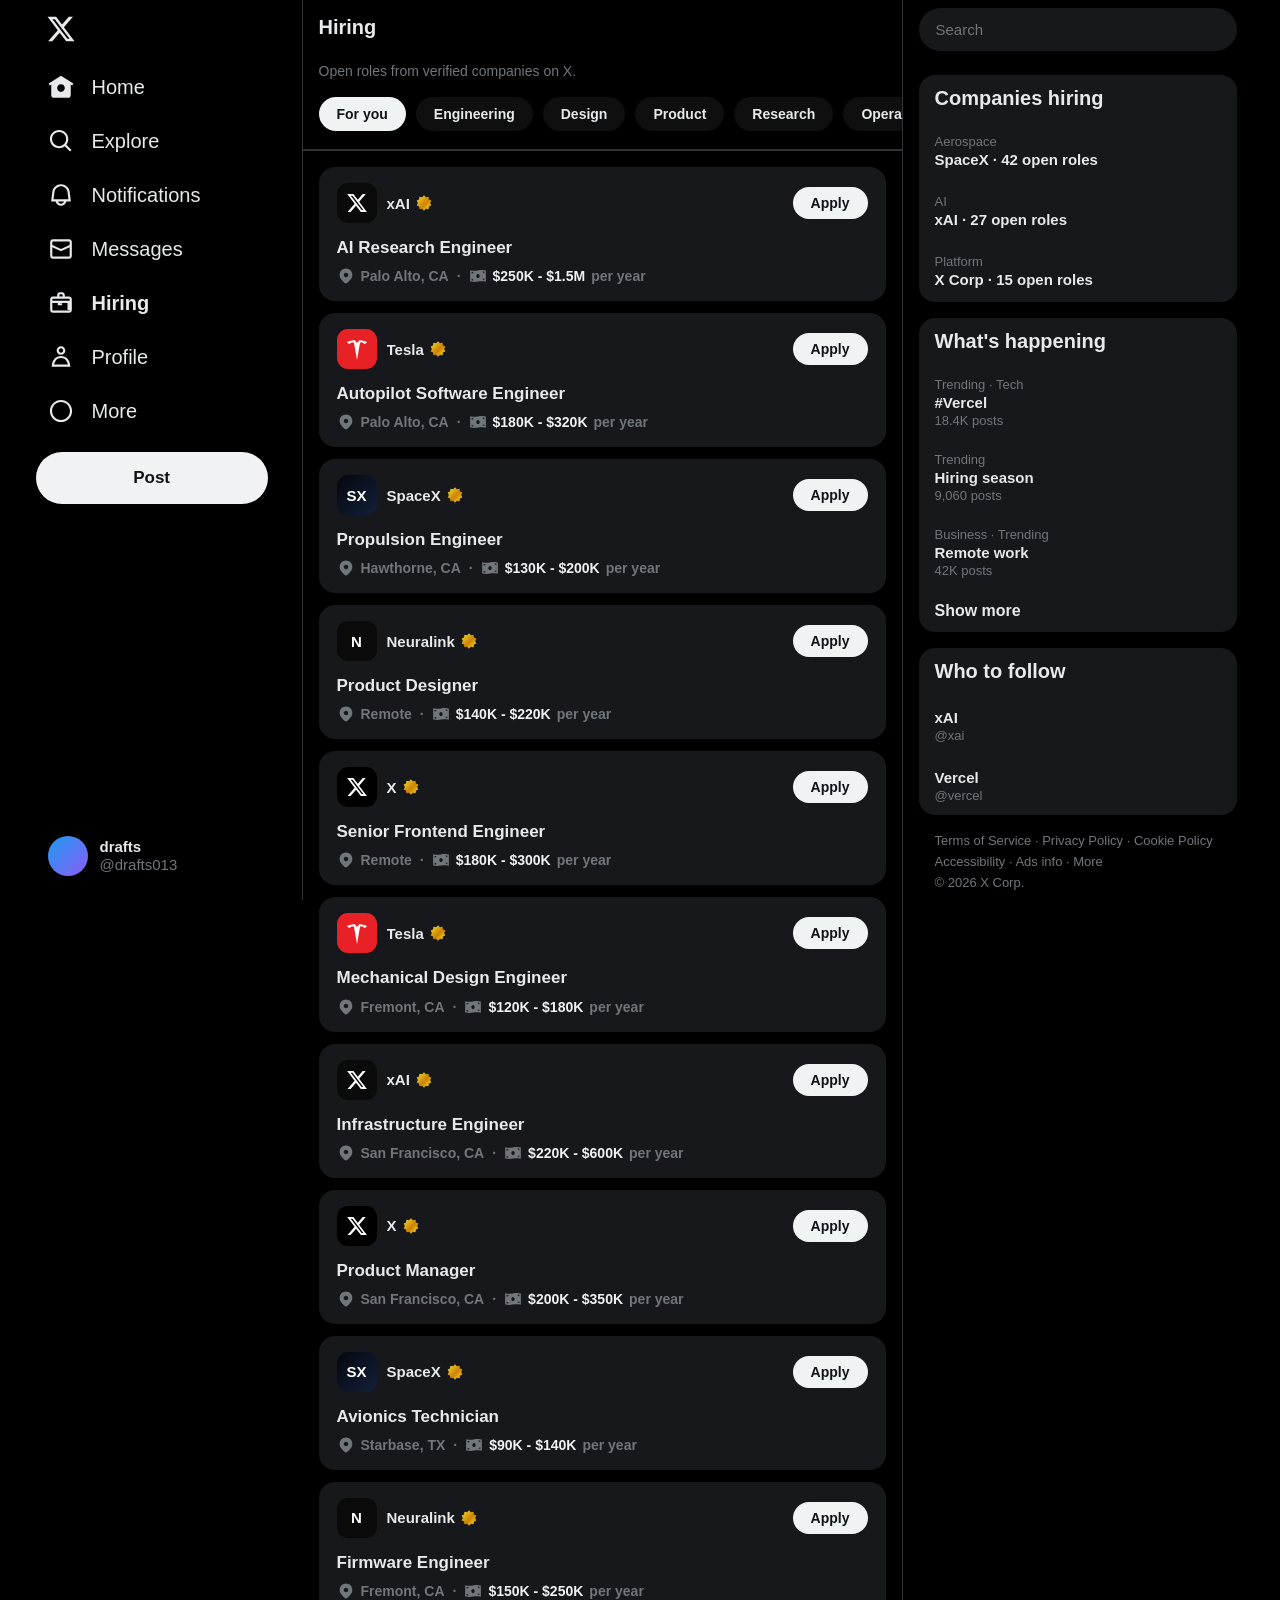
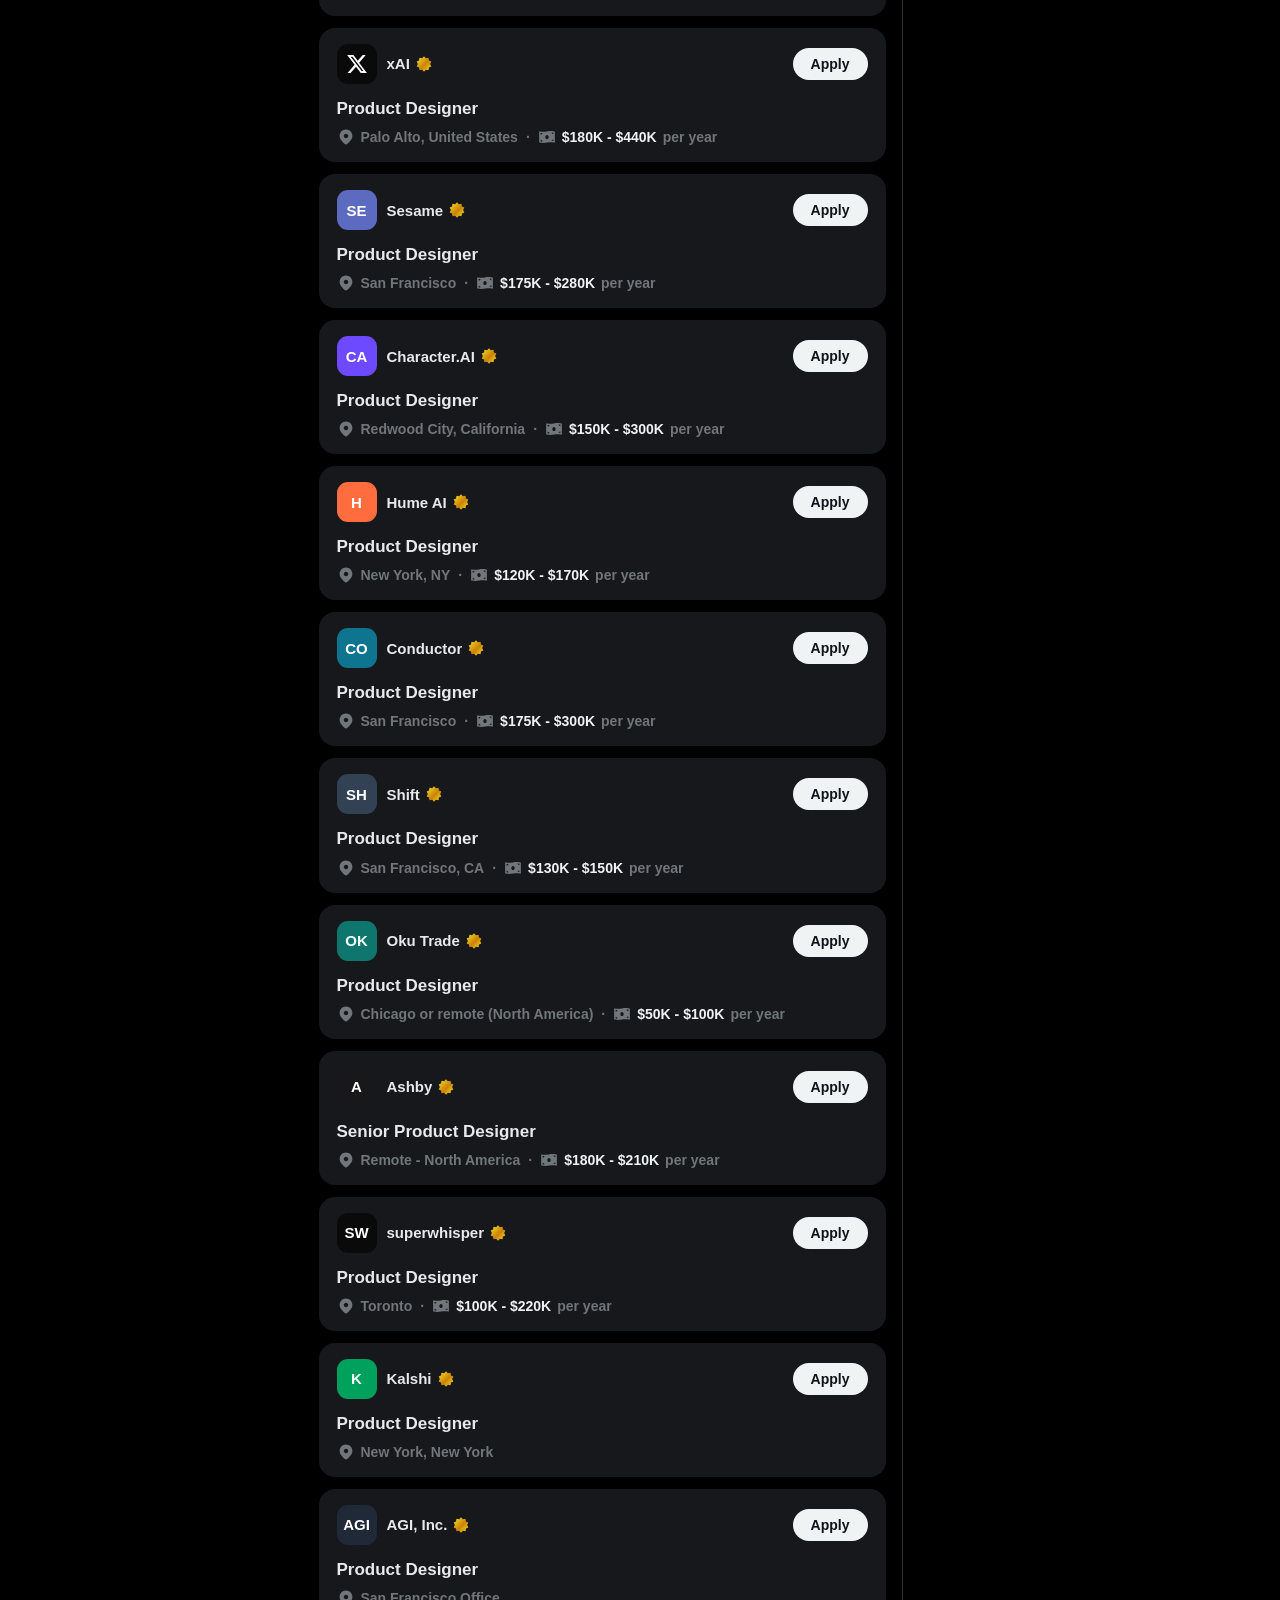
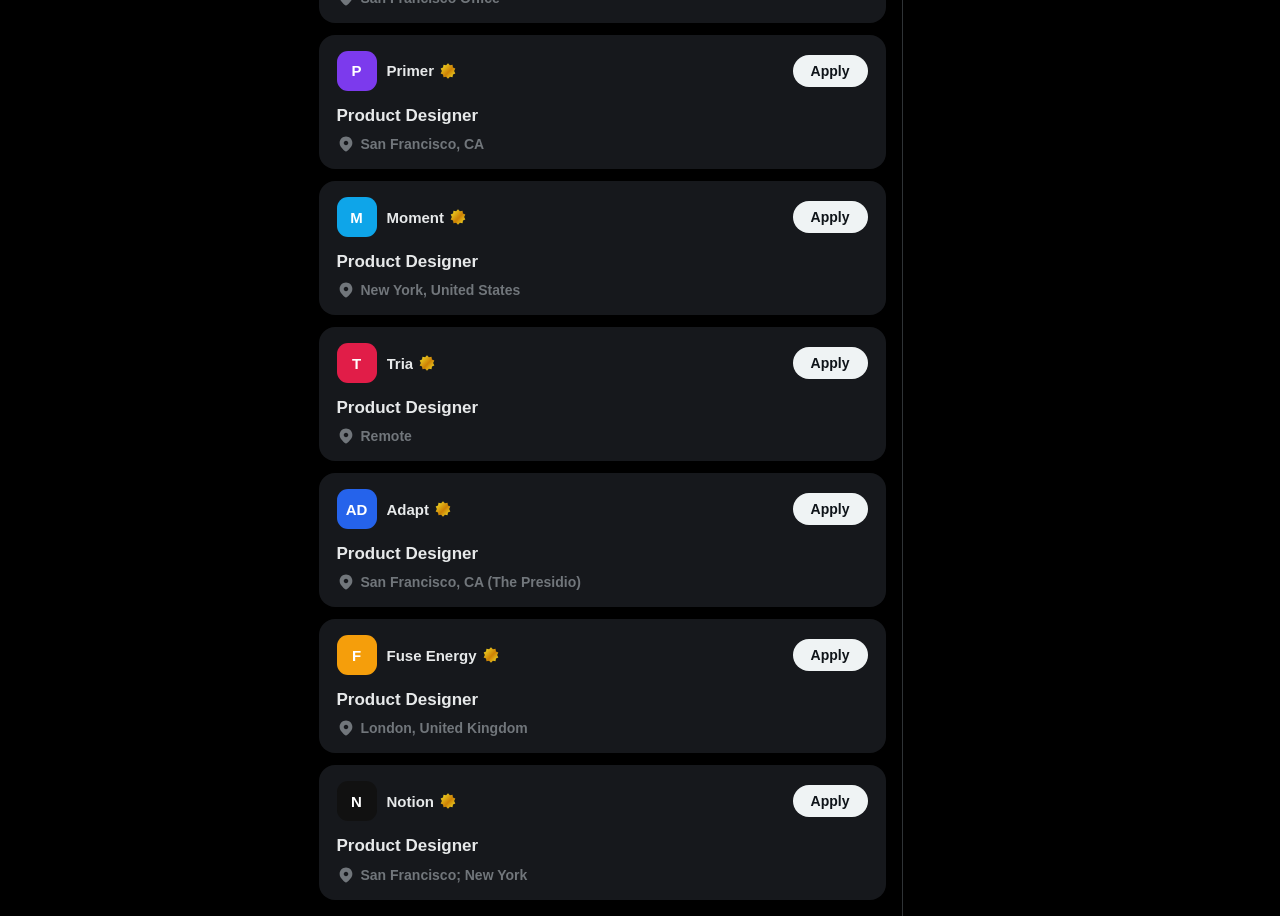
==== commit 4da91b33: "Hiring: restore sober per-role card design, add full company/role content from X job board" ====
--- a/hiring.html
+++ b/hiring.html
@@ -3,44 +3,27 @@
 <head>
   <meta charset="UTF-8">
   <meta name="viewport" content="width=device-width, initial-scale=1">
-  <title>Job search / X</title>
+  <title>Hiring / X</title>
   <link rel="icon" href="data:image/svg+xml,<svg xmlns='http://www.w3.org/2000/svg' viewBox='0 0 24 24'><path fill='white' d='M18.244 2.25h3.308l-7.227 8.26 8.502 11.24H16.17l-5.214-6.817L4.99 21.75H1.68l7.73-8.835L1.254 2.25H8.08l4.713 6.231zm-1.161 17.52h1.833L7.084 4.126H5.117z'/></svg>">
   <link rel="stylesheet" href="styles.css">
 </head>
 <body class="page-hiring">
-  <div class="app app-jobs">
+  <div class="app">
     <header class="sidebar"></header>
 
-    <main class="main jobs-main">
-      <div class="jobs-top">
-        <div class="jobs-top-row">
-          <h1>Job search</h1>
-          <a class="jobs-forco" href="#">For companies <span class="pill-new">New</span></a>
+    <main class="main">
+      <div class="col-header">
+        <h1>Hiring</h1>
+        <div class="hiring-head">
+          <p>Open roles from verified companies on X.</p>
         </div>
-        <div class="jobs-search">
-          <label class="jf-field">
-            <span class="jf-label">Keyword</span>
-            <span class="jf-input">
-              <svg viewBox="0 0 24 24" aria-hidden="true"><path d="M10.25 3.75c-3.59 0-6.5 2.91-6.5 6.5s2.91 6.5 6.5 6.5c1.795 0 3.419-.726 4.596-1.904 1.178-1.177 1.904-2.801 1.904-4.596 0-3.59-2.91-6.5-6.5-6.5zm-8.5 6.5c0-4.694 3.806-8.5 8.5-8.5s8.5 3.806 8.5 8.5c0 1.986-.682 3.815-1.824 5.262l4.781 4.781-1.414 1.414-4.781-4.781c-1.447 1.142-3.276 1.824-5.262 1.824-4.694 0-8.5-3.806-8.5-8.5z"/></svg>
-              <input id="kw" placeholder="Search jobs" autocomplete="off">
-            </span>
-          </label>
-          <label class="jf-field">
-            <span class="jf-label">Location</span>
-            <span class="jf-input">
-              <input id="loc" placeholder="Location" autocomplete="off">
-            </span>
-          </label>
-          <button class="jobs-search-btn" id="searchBtn" type="button">Search</button>
-        </div>
-        <div class="jobs-filters" id="filters"></div>
+        <div class="filters" id="filters"></div>
       </div>
 
-      <div class="jobs-body">
-        <div class="jobs-list" id="jobs-list"></div>
-        <div class="jobs-detail" id="jobs-detail"></div>
-      </div>
+      <div id="jobs"></div>
     </main>
+
+    <aside class="right"></aside>
   </div>
 
   <script src="shell.js"></script>
--- a/styles.css
+++ b/styles.css
@@ -212,146 +212,86 @@
 .footer a:hover { text-decoration: underline; }
 
 /* ---------- Hiring page ---------- */
-/* ===== Job search layout (two-pane) ===== */
-.app-jobs { grid-template-columns: 275px minmax(0, 1000px); }
-.jobs-main { border-right: 1px solid var(--border); display: flex; flex-direction: column; height: 100vh; }
-
-/* top: title + search + filters */
-.jobs-top { padding: 6px 16px 14px; border-bottom: 1px solid var(--border); flex-shrink: 0; }
-.jobs-top-row { display: flex; align-items: center; gap: 12px; padding: 10px 0; }
-.jobs-top-row h1 { font-size: 20px; font-weight: 800; }
-.jobs-forco { margin-left: auto; display: flex; align-items: center; gap: 8px; font-size: 15px; font-weight: 700; color: var(--text); padding: 8px 14px; border-radius: 9999px; transition: background .2s; }
-.jobs-forco:hover { background: var(--bg-hover); }
-.pill-new { background: var(--accent); color: #fff; font-size: 11px; font-weight: 700; padding: 2px 8px; border-radius: 9999px; }
-
-.jobs-search { display: flex; gap: 8px; align-items: stretch; }
-.jf-field {
-  flex: 1; min-width: 0;
-  border: 1px solid var(--border); border-radius: 4px;
-  padding: 6px 12px; display: flex; flex-direction: column; justify-content: center;
-  transition: border-color .2s;
-}
-.jf-field:focus-within { border-color: var(--accent); }
-.jf-field .jf-label { font-size: 13px; color: var(--text-muted); }
-.jf-field .jf-input { display: flex; align-items: center; gap: 8px; }
-.jf-field .jf-input svg { width: 18px; height: 18px; fill: var(--text-muted); flex-shrink: 0; }
-.jf-field input { flex: 1; min-width: 0; background: transparent; border: none; outline: none; color: var(--text); font-size: 15px; font-family: inherit; padding: 2px 0; }
-.jobs-search-btn {
-  flex-shrink: 0; background: var(--accent); color: #fff; border: none;
-  border-radius: 9999px; padding: 0 26px; font-size: 15px; font-weight: 700; cursor: pointer;
-  transition: background .2s, transform .1s;
-}
-.jobs-search-btn:hover { background: var(--accent-hover); }
-.jobs-search-btn:active { transform: scale(.97); }
-
-/* filter chips (dropdowns) */
-.jobs-filters { display: flex; gap: 8px; flex-wrap: wrap; margin-top: 14px; }
-.fchip { position: relative; }
-.fchip > button {
-  display: flex; align-items: center; gap: 6px;
-  background: transparent; border: 1px solid var(--border); color: var(--text);
-  border-radius: 9999px; padding: 8px 14px; font-size: 14px; font-weight: 600; cursor: pointer;
-  transition: background .2s, border-color .2s;
-}
-.fchip > button:hover { background: var(--bg-hover); }
-.fchip.on > button { border-color: var(--accent); color: var(--accent); }
-.fchip > button svg { width: 16px; height: 16px; fill: currentColor; transition: transform .2s; }
-.fchip.open > button svg { transform: rotate(180deg); }
-.fmenu {
-  position: absolute; top: calc(100% + 6px); left: 0; z-index: 20; min-width: 200px;
-  background: #000; border: 1px solid var(--border); border-radius: 12px;
-  box-shadow: 0 12px 30px rgba(0,0,0,.6); padding: 6px; overflow: hidden;
-  animation: fadeUp .16s ease both;
-}
-.fmenu button {
-  display: flex; align-items: center; justify-content: space-between; width: 100%;
-  background: transparent; border: none; color: var(--text); text-align: left;
-  padding: 10px 12px; border-radius: 8px; font-size: 14px; font-weight: 600; cursor: pointer;
-}
-.fmenu button:hover { background: var(--bg-hover); }
-.fmenu button .tick { color: var(--accent); font-weight: 800; }
-.freset { background: transparent; border: none; color: var(--text-muted); font-weight: 700; font-size: 14px; padding: 8px 10px; cursor: pointer; border-radius: 9999px; }
-.freset:hover { color: var(--text); background: var(--bg-hover); }
-
-/* body: list | detail */
-.jobs-body { flex: 1; min-height: 0; display: grid; grid-template-columns: minmax(0, 0.92fr) minmax(0, 1.35fr); }
-.jobs-list { overflow-y: auto; border-right: 1px solid var(--border); }
-.jobs-detail { overflow-y: auto; }
-.jobs-count { padding: 12px 16px 4px; color: var(--text-muted); font-size: 13px; font-weight: 700; }
-
-/* job list item — clean card */
-.jitem {
-  position: relative; width: 100%; text-align: left; cursor: pointer;
-  display: flex; gap: 12px; padding: 14px 16px;
-  background: transparent; border: none; border-bottom: 1px solid var(--border);
-  transition: background .18s ease;
-  animation: fadeUp .3s ease both;
-}
-.jitem:hover { background: #0a0a0a; }
-.jitem.sel { background: #101216; }
-.jitem.sel::before { content: ""; position: absolute; left: 0; top: 0; bottom: 0; width: 3px; background: var(--accent); }
-.jlogo {
-  width: 44px; height: 44px; border-radius: 12px; flex-shrink: 0;
+.hiring-head { padding: 8px 16px 4px; }
+.hiring-head p { color: var(--text-muted); font-size: 14px; }
+
+/* filter pills — white / bold, no borders */
+.filters {
+  display: flex; gap: 10px; padding: 14px 16px 18px;
+  overflow-x: auto; scrollbar-width: none;
+  border-bottom: 1px solid var(--border);
+}
+.filters::-webkit-scrollbar { display: none; }
+.chip {
+  flex-shrink: 0;
+  background: rgba(255,255,255,.06);
+  border: none;
+  color: var(--text);
+  border-radius: 9999px;
+  padding: 9px 18px;
+  font-size: 14px; font-weight: 700;
+  cursor: pointer;
+  transition: background .2s ease, color .2s ease, transform .12s ease;
+}
+.chip:hover { background: rgba(255,255,255,.12); }
+.chip:active { transform: scale(.95); }
+.chip.active { background: var(--white); color: #0f1419; font-weight: 800; }
+
+/* job cards — one card per role, sober and well-spaced */
+.jobs-list { display: flex; flex-direction: column; gap: 12px; padding: 16px; }
+
+.jcard {
+  position: relative; display: block;
+  background: #16181c;
+  border-radius: 16px;
+  padding: 16px 18px;
+  cursor: pointer;
+  animation: fadeUp .35s ease both;
+  transition: transform .2s cubic-bezier(.2,.7,.3,1), background .2s ease, box-shadow .2s ease;
+}
+.jcard:hover {
+  transform: translateY(-2px);
+  background: #1c1f24;
+  box-shadow: 0 12px 28px rgba(0,0,0,.45);
+}
+.jcard:active { transform: translateY(0) scale(.995); }
+
+.jc-head { display: flex; align-items: center; justify-content: space-between; gap: 12px; }
+.jc-emp { display: flex; align-items: center; gap: 10px; min-width: 0; }
+.jc-logo {
+  width: 40px; height: 40px; border-radius: 11px; flex-shrink: 0;
   display: flex; align-items: center; justify-content: center;
-  color: #fff; font-weight: 800; font-size: 16px; letter-spacing: .5px;
-}
-.jitem-body { min-width: 0; flex: 1; }
-.jitem-title { font-size: 15px; font-weight: 800; color: var(--text); line-height: 1.3; }
-.jitem-co { display: flex; align-items: center; gap: 5px; margin-top: 3px; font-size: 14px; color: var(--text); min-width: 0; }
-.jitem-co .cname { font-weight: 600; white-space: nowrap; overflow: hidden; text-overflow: ellipsis; }
-.jitem-co .badge { width: 16px; height: 16px; flex-shrink: 0; }
-.jitem-co .handle { color: var(--text-muted); white-space: nowrap; overflow: hidden; text-overflow: ellipsis; }
-.jitem-sub { display: flex; align-items: center; gap: 6px; flex-wrap: wrap; margin-top: 7px; color: var(--text-muted); font-size: 13px; }
-.jitem-sub .row { display: flex; align-items: center; gap: 5px; }
-.jitem-sub svg { width: 16px; height: 16px; fill: var(--text-muted); flex-shrink: 0; }
-.jitem-sub .sal { color: var(--repost); font-weight: 700; }
-
-/* detail panel */
-.jdetail-inner { padding: 20px 24px 60px; animation: fadeUp .2s ease both; }
-.jdetail-head { display: flex; align-items: flex-start; gap: 12px; }
-.jdetail-head .jlogo { width: 52px; height: 52px; border-radius: 14px; font-size: 19px; }
-.jdetail-emp { min-width: 0; flex: 1; }
-.jdetail-emp .name { display: flex; align-items: center; gap: 5px; font-size: 17px; font-weight: 800; }
-.jdetail-emp .name .badge { width: 19px; height: 19px; }
-.jdetail-emp .handle { color: var(--text-muted); font-size: 14px; margin-top: 1px; }
-.jdetail-role { font-size: 23px; font-weight: 800; margin-top: 16px; line-height: 1.25; }
-.jdetail-tags { display: flex; align-items: center; gap: 8px; flex-wrap: wrap; margin-top: 12px; }
-.jtag { display: flex; align-items: center; gap: 6px; background: rgba(255,255,255,.06); color: var(--text); padding: 6px 12px; border-radius: 9999px; font-size: 13px; font-weight: 600; }
-.jtag svg { width: 16px; height: 16px; fill: var(--text-muted); }
-.jtag.sal { color: var(--repost); }
-.jdetail-actions { display: flex; align-items: center; gap: 10px; margin-top: 18px; }
-.japply {
-  background: var(--accent); color: #fff; border: none; border-radius: 9999px;
-  padding: 12px 26px; font-size: 15px; font-weight: 700; cursor: pointer;
-  transition: background .2s, transform .1s;
-}
-.japply:hover { background: var(--accent-hover); }
-.japply:active { transform: scale(.97); }
-.jshare {
-  width: 44px; height: 44px; border-radius: 9999px; border: 1px solid var(--border);
-  background: transparent; color: var(--text); display: flex; align-items: center; justify-content: center; cursor: pointer;
-  transition: background .2s;
-}
-.jshare:hover { background: var(--bg-hover); }
-.jshare svg { width: 20px; height: 20px; fill: currentColor; }
-.jdetail-body { margin-top: 24px; border-top: 1px solid var(--border); padding-top: 20px; }
-.jdetail-body h3 { font-size: 17px; font-weight: 800; margin: 22px 0 8px; }
-.jdetail-body h3:first-child { margin-top: 0; }
-.jdetail-body p { font-size: 15px; line-height: 1.6; color: var(--text); }
-.jdetail-body ul { margin: 6px 0 0; padding-left: 20px; }
-.jdetail-body li { font-size: 15px; line-height: 1.6; color: var(--text); margin-bottom: 4px; }
-.jdetail-empty { padding: 60px 24px; color: var(--text-muted); text-align: center; font-size: 15px; }
+  color: #fff; font-weight: 800; font-size: 15px;
+}
+.jc-logo svg { width: 22px; height: 22px; fill: #fff; }
+.jc-name { display: flex; align-items: center; gap: 5px; font-weight: 800; font-size: 15px; color: var(--text); min-width: 0; }
+.jc-name span { overflow: hidden; text-overflow: ellipsis; white-space: nowrap; }
+.jc-name .badge { width: 18px; height: 18px; flex-shrink: 0; }
+.jc-apply {
+  flex-shrink: 0;
+  background: var(--white); color: #0f1419;
+  border: none; border-radius: 9999px;
+  padding: 8px 18px; font-size: 14px; font-weight: 800; cursor: pointer;
+  transition: background .2s ease, transform .1s ease;
+}
+.jc-apply:hover { background: #d7dbdc; }
+.jc-apply:active { transform: scale(.96); }
+
+.jc-role { font-size: 17px; font-weight: 800; color: var(--text); margin-top: 14px; line-height: 1.3; }
+.jc-meta { display: flex; align-items: center; gap: 8px; flex-wrap: wrap; margin-top: 8px; color: var(--text-muted); font-size: 14px; font-weight: 600; }
+.jc-row { display: flex; align-items: center; gap: 6px; }
+.jc-row svg { width: 18px; height: 18px; fill: var(--text-muted); flex-shrink: 0; }
+.jc-row .amt { color: var(--white); font-weight: 800; }
+.jc-dot { color: var(--text-muted); }
+.jc-empty { padding: 24px 16px; color: var(--text-muted); font-size: 14px; }
+
+/* keep the whole hiring page white/bold — no accent blue */
+.page-hiring .widget .more { color: var(--text); font-weight: 700; }
+.page-hiring .search input:focus { border-color: rgba(255,255,255,.25); }
 
 @keyframes fadeUp {
-  from { opacity: 0; transform: translateY(8px); }
+  from { opacity: 0; transform: translateY(10px); }
   to { opacity: 1; transform: translateY(0); }
-}
-
-/* responsive: stack panes, drop detail below on narrow */
-@media (max-width: 1000px) {
-  .app-jobs { grid-template-columns: 88px minmax(0, 1fr); }
-  .jobs-body { grid-template-columns: 1fr; }
-  .jobs-detail { display: none; }
 }
 
 /* ---------- Responsive ---------- */
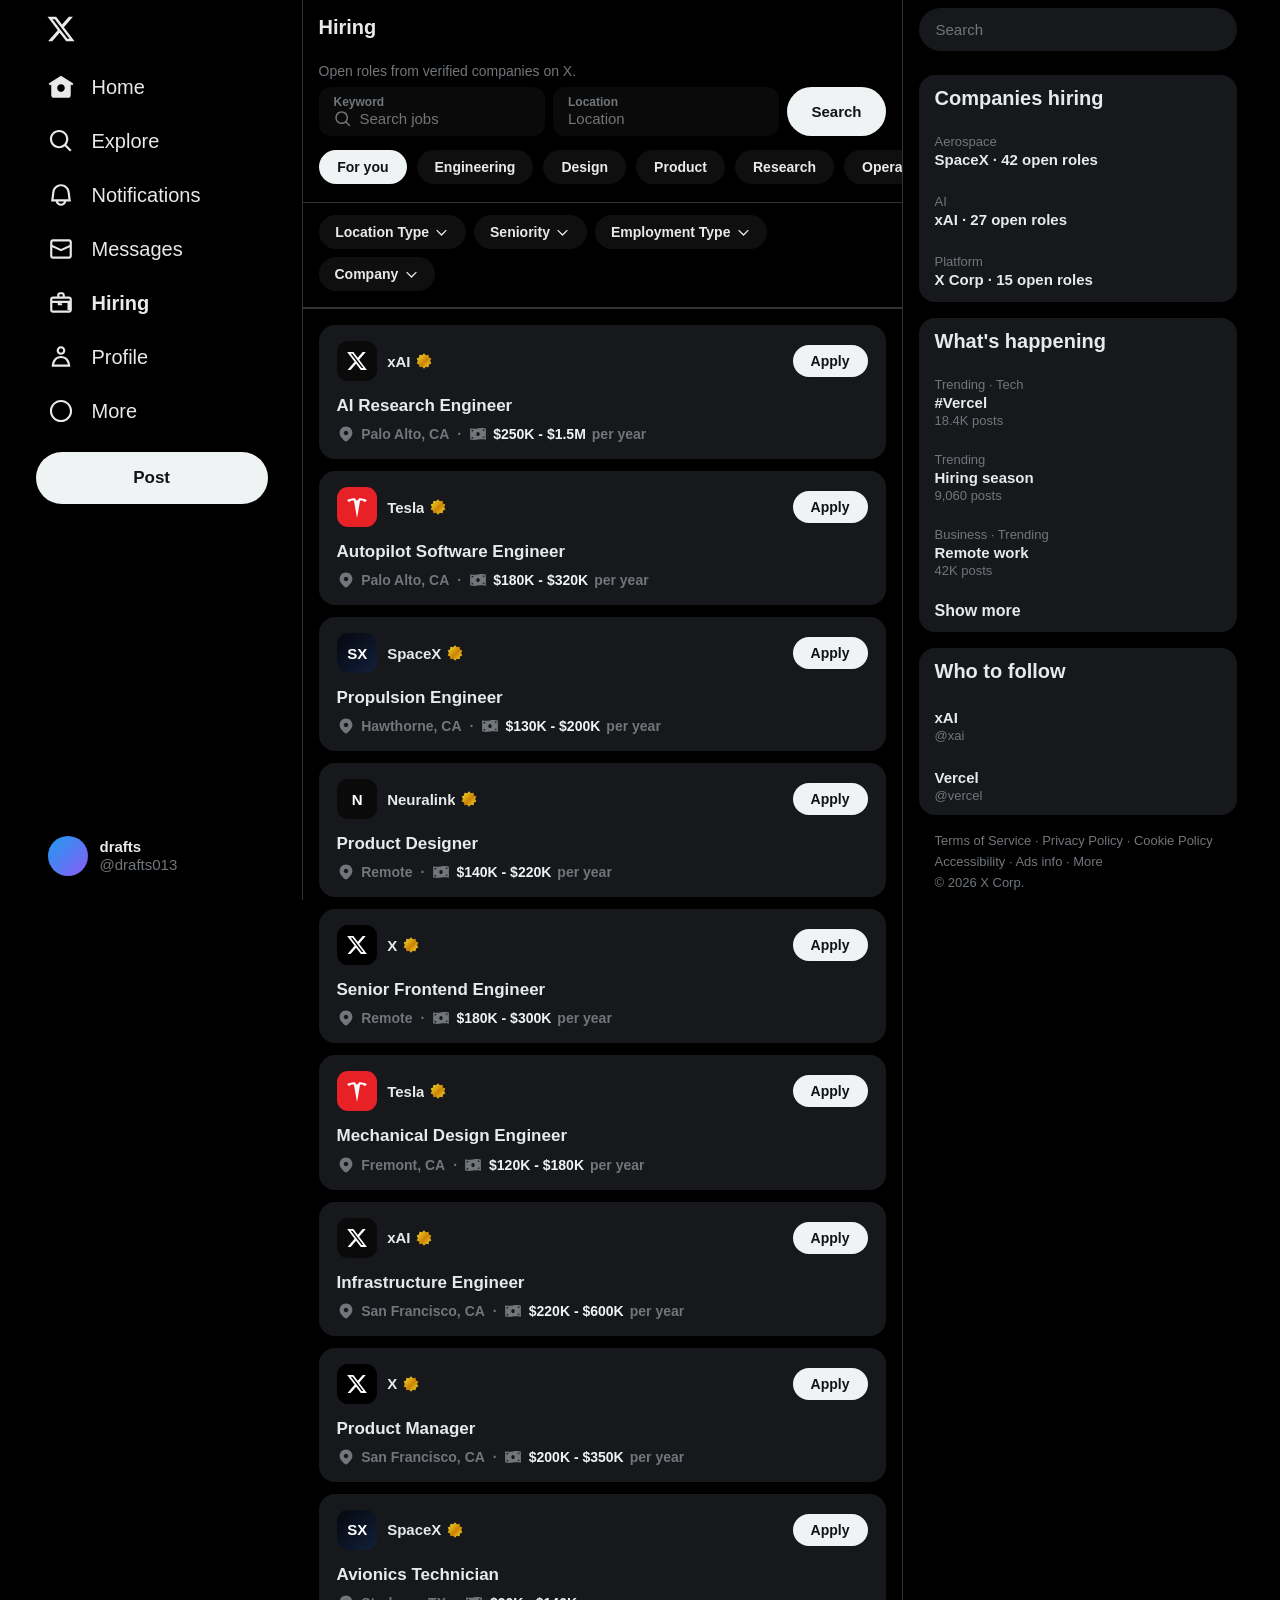
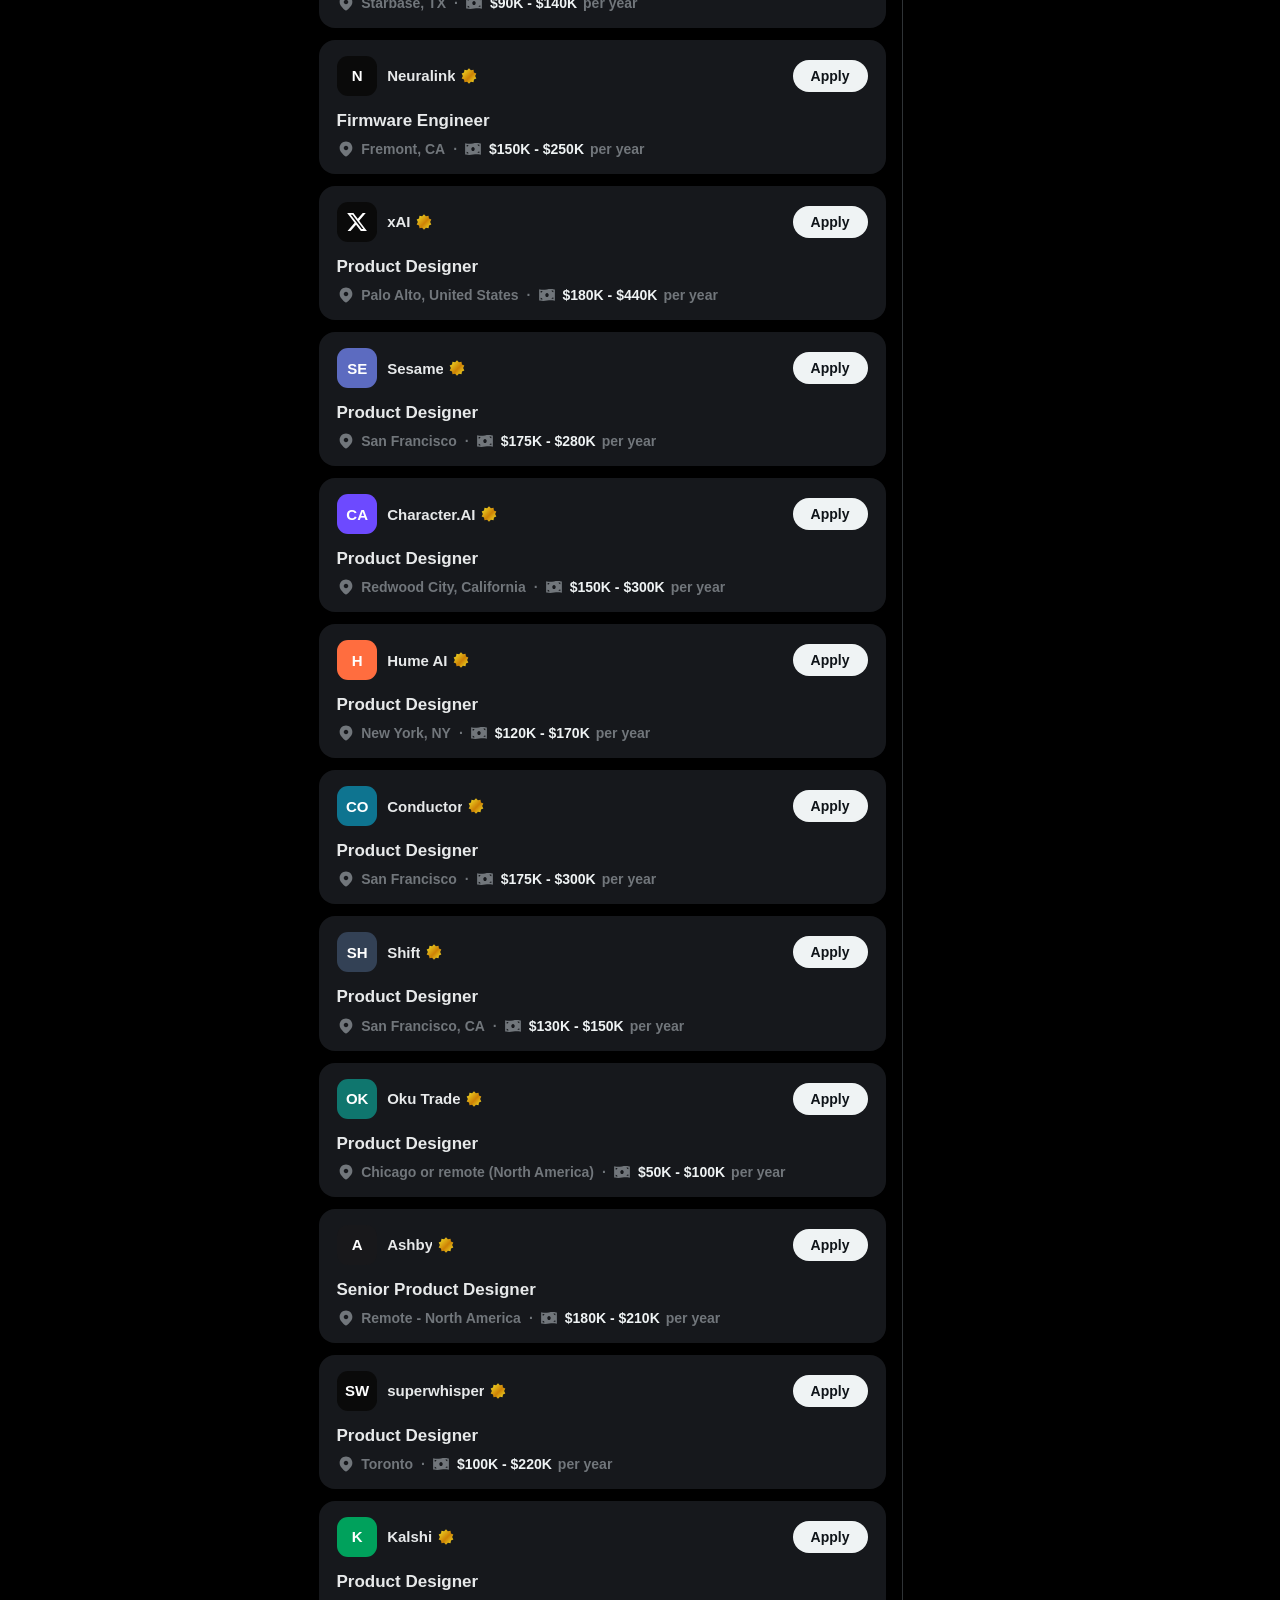
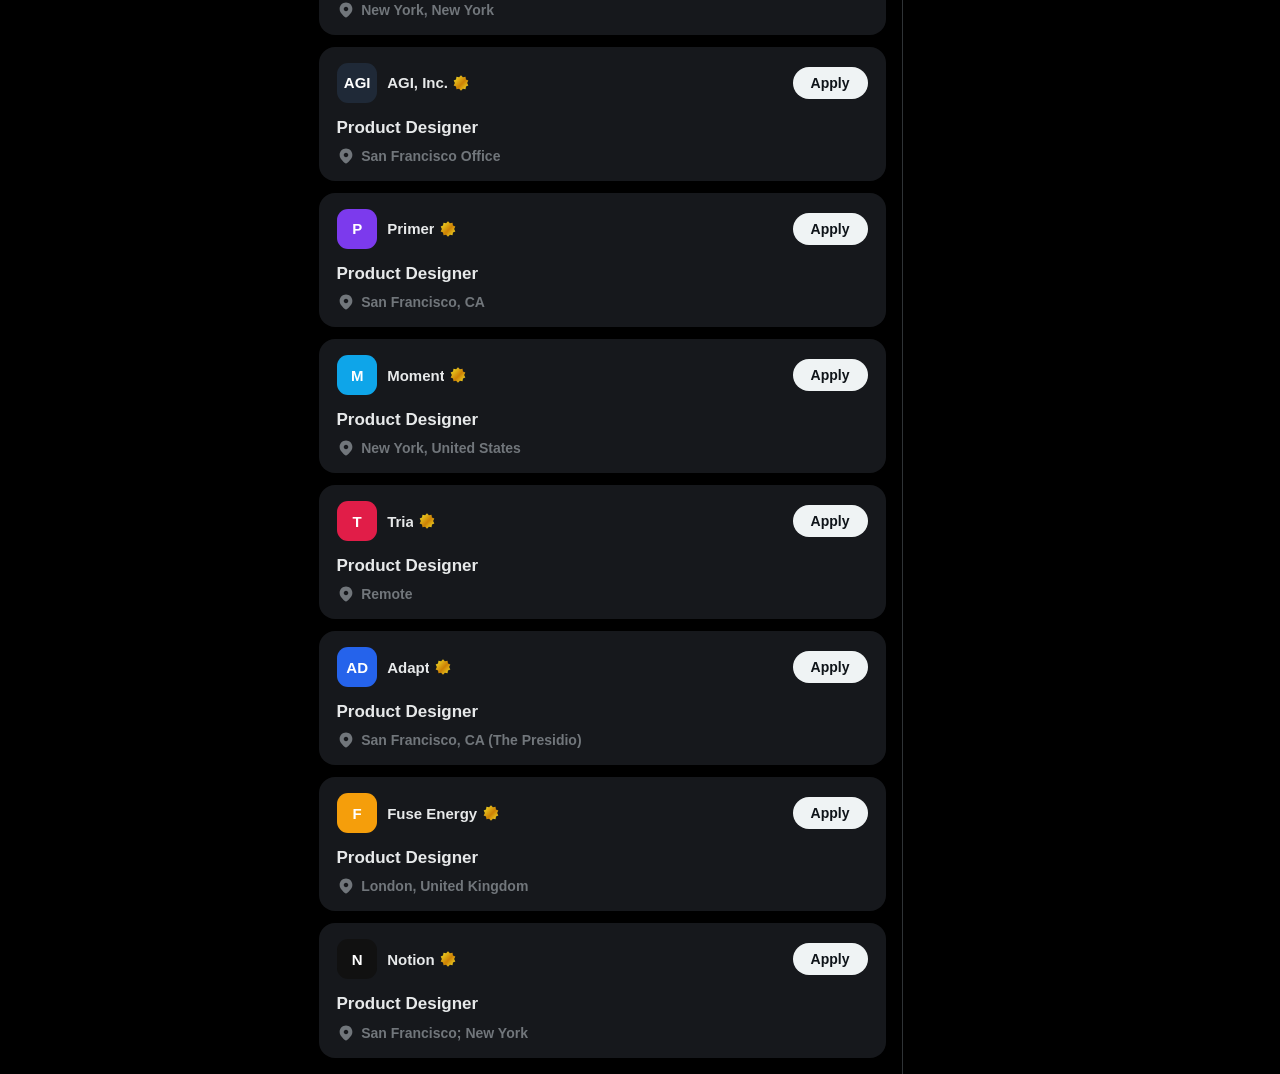
==== commit 754f0a7a: "Hiring: add full filtering (keyword+location search, Location Type/Seniority/Employment Type/Company" ====
--- a/hiring.html
+++ b/hiring.html
@@ -17,7 +17,24 @@
         <div class="hiring-head">
           <p>Open roles from verified companies on X.</p>
         </div>
+        <div class="job-search">
+          <label class="jf-field">
+            <span class="jf-label">Keyword</span>
+            <span class="jf-input">
+              <svg viewBox="0 0 24 24" aria-hidden="true"><path d="M10.25 3.75c-3.59 0-6.5 2.91-6.5 6.5s2.91 6.5 6.5 6.5c1.795 0 3.419-.726 4.596-1.904 1.178-1.177 1.904-2.801 1.904-4.596 0-3.59-2.91-6.5-6.5-6.5zm-8.5 6.5c0-4.694 3.806-8.5 8.5-8.5s8.5 3.806 8.5 8.5c0 1.986-.682 3.815-1.824 5.262l4.781 4.781-1.414 1.414-4.781-4.781c-1.447 1.142-3.276 1.824-5.262 1.824-4.694 0-8.5-3.806-8.5-8.5z"/></svg>
+              <input id="kw" placeholder="Search jobs" autocomplete="off">
+            </span>
+          </label>
+          <label class="jf-field">
+            <span class="jf-label">Location</span>
+            <span class="jf-input">
+              <input id="loc" placeholder="Location" autocomplete="off">
+            </span>
+          </label>
+          <button class="job-search-btn" id="searchBtn" type="button">Search</button>
+        </div>
         <div class="filters" id="filters"></div>
+        <div class="dropdowns" id="dropdowns"></div>
       </div>
 
       <div id="jobs"></div>
--- a/styles.css
+++ b/styles.css
@@ -237,6 +237,63 @@
 .chip:active { transform: scale(.95); }
 .chip.active { background: var(--white); color: #0f1419; font-weight: 800; }
 
+/* keyword + location search */
+.job-search { display: flex; gap: 8px; align-items: stretch; padding: 4px 16px 0; }
+.jf-field {
+  flex: 1; min-width: 0;
+  background: rgba(255,255,255,.04); border: 1px solid transparent; border-radius: 12px;
+  padding: 7px 14px; display: flex; flex-direction: column; justify-content: center;
+  transition: border-color .2s, background .2s;
+}
+.jf-field:focus-within { border-color: rgba(255,255,255,.25); background: transparent; }
+.jf-field .jf-label { font-size: 12px; color: var(--text-muted); font-weight: 600; }
+.jf-field .jf-input { display: flex; align-items: center; gap: 8px; }
+.jf-field .jf-input svg { width: 18px; height: 18px; fill: var(--text-muted); flex-shrink: 0; }
+.jf-field input { flex: 1; min-width: 0; background: transparent; border: none; outline: none; color: var(--text); font-size: 15px; font-family: inherit; padding: 1px 0; }
+.job-search-btn {
+  flex-shrink: 0; background: var(--white); color: #0f1419; border: none;
+  border-radius: 9999px; padding: 0 24px; font-size: 15px; font-weight: 800; cursor: pointer;
+  transition: background .2s, transform .1s;
+}
+.job-search-btn:hover { background: #d7dbdc; }
+.job-search-btn:active { transform: scale(.97); }
+
+/* dropdown filters */
+.dropdowns {
+  display: flex; gap: 8px; flex-wrap: wrap; align-items: center;
+  padding: 12px 16px 16px; border-bottom: 1px solid var(--border);
+}
+.fchip { position: relative; }
+.fchip > button {
+  display: flex; align-items: center; gap: 6px;
+  background: rgba(255,255,255,.06); border: none; color: var(--text);
+  border-radius: 9999px; padding: 9px 16px; font-size: 14px; font-weight: 700; cursor: pointer;
+  transition: background .2s, color .2s;
+}
+.fchip > button:hover { background: rgba(255,255,255,.12); }
+.fchip.on > button { background: var(--white); color: #0f1419; font-weight: 800; }
+.fchip > button svg { width: 15px; height: 15px; fill: currentColor; transition: transform .2s; }
+.fchip.open > button svg { transform: rotate(180deg); }
+.fmenu {
+  position: absolute; top: calc(100% + 6px); left: 0; z-index: 20;
+  min-width: 210px; max-height: 320px; overflow-y: auto;
+  background: #000; border: 1px solid var(--border); border-radius: 14px;
+  box-shadow: 0 12px 30px rgba(0,0,0,.6); padding: 6px;
+  animation: fadeUp .16s ease both;
+}
+.fmenu button {
+  display: flex; align-items: center; justify-content: space-between; width: 100%;
+  background: transparent; border: none; color: var(--text); text-align: left;
+  padding: 10px 12px; border-radius: 9px; font-size: 14px; font-weight: 600; cursor: pointer;
+}
+.fmenu button:hover { background: var(--bg-hover); }
+.fmenu button .tick { color: var(--accent); font-weight: 800; }
+.freset {
+  background: transparent; border: none; color: var(--text-muted);
+  font-weight: 700; font-size: 14px; padding: 9px 12px; cursor: pointer; border-radius: 9999px;
+}
+.freset:hover { color: var(--text); background: var(--bg-hover); }
+
 /* job cards — one card per role, sober and well-spaced */
 .jobs-list { display: flex; flex-direction: column; gap: 12px; padding: 16px; }
 
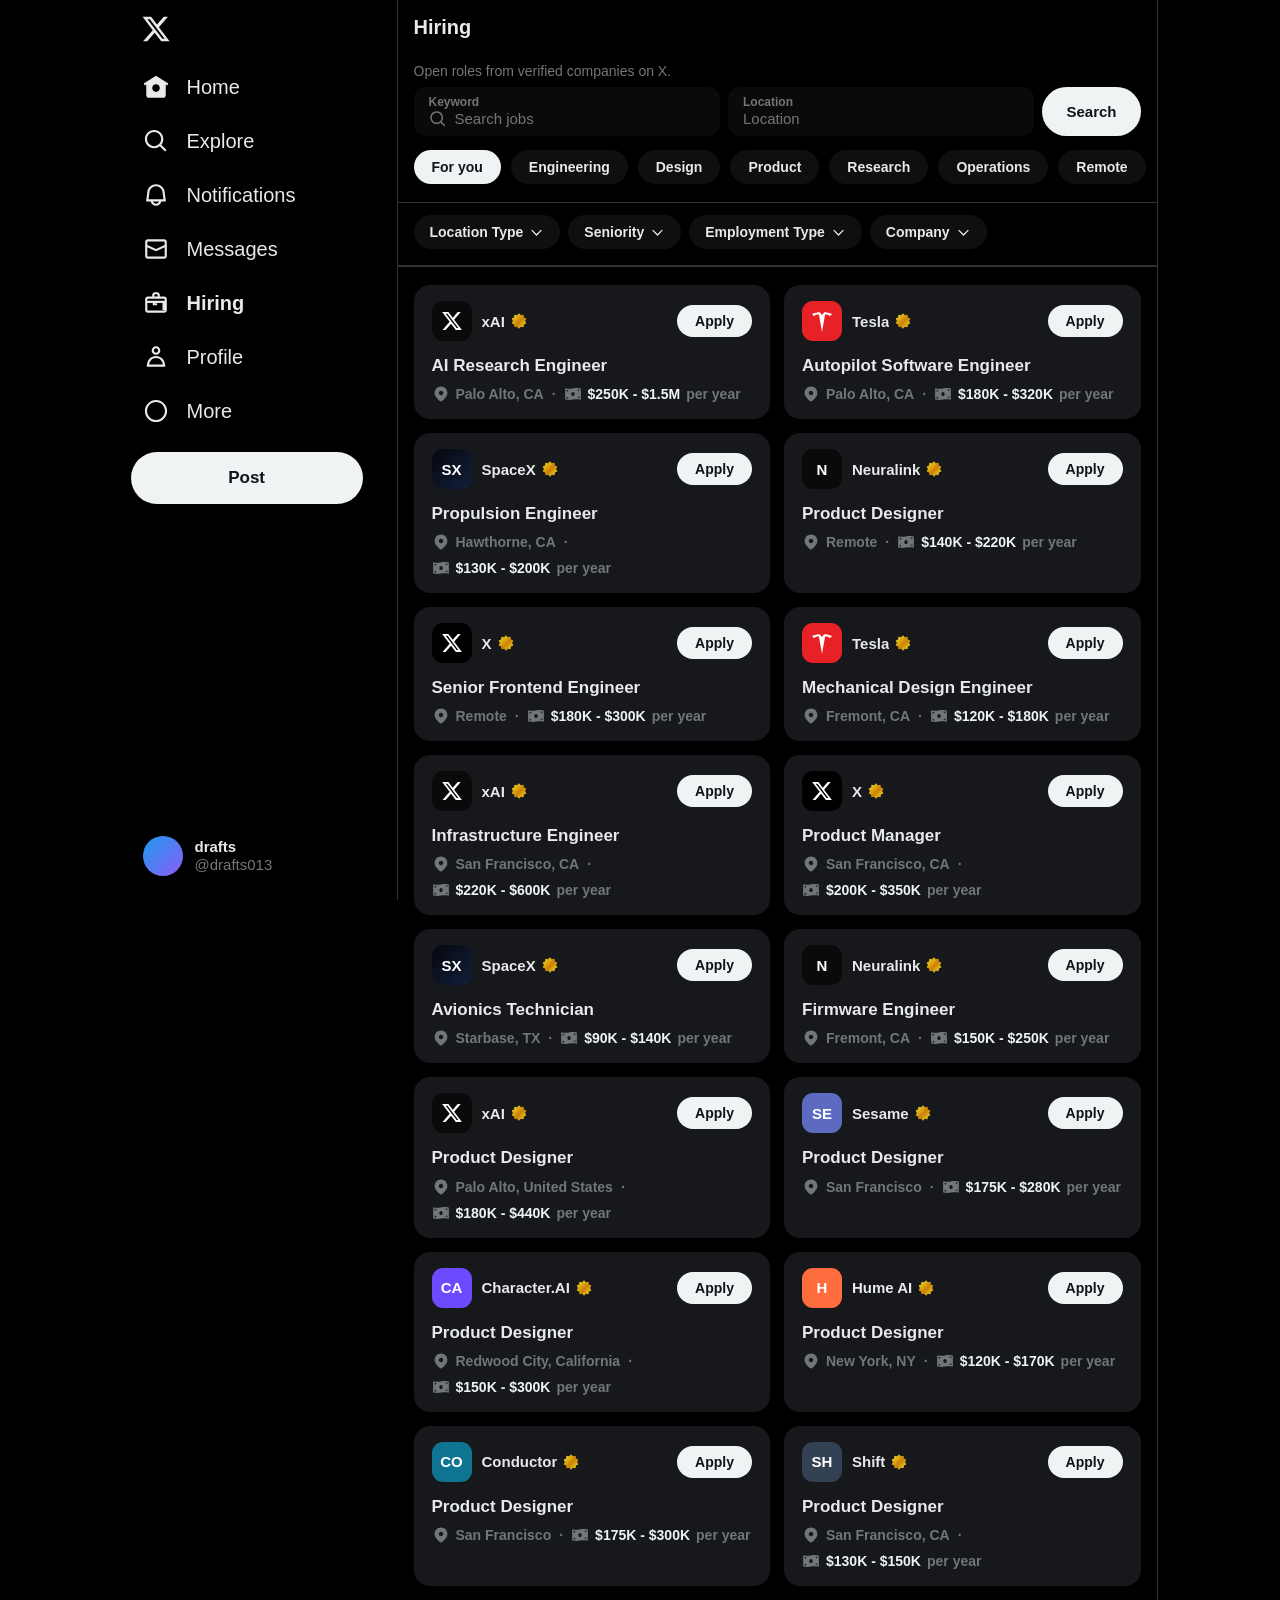
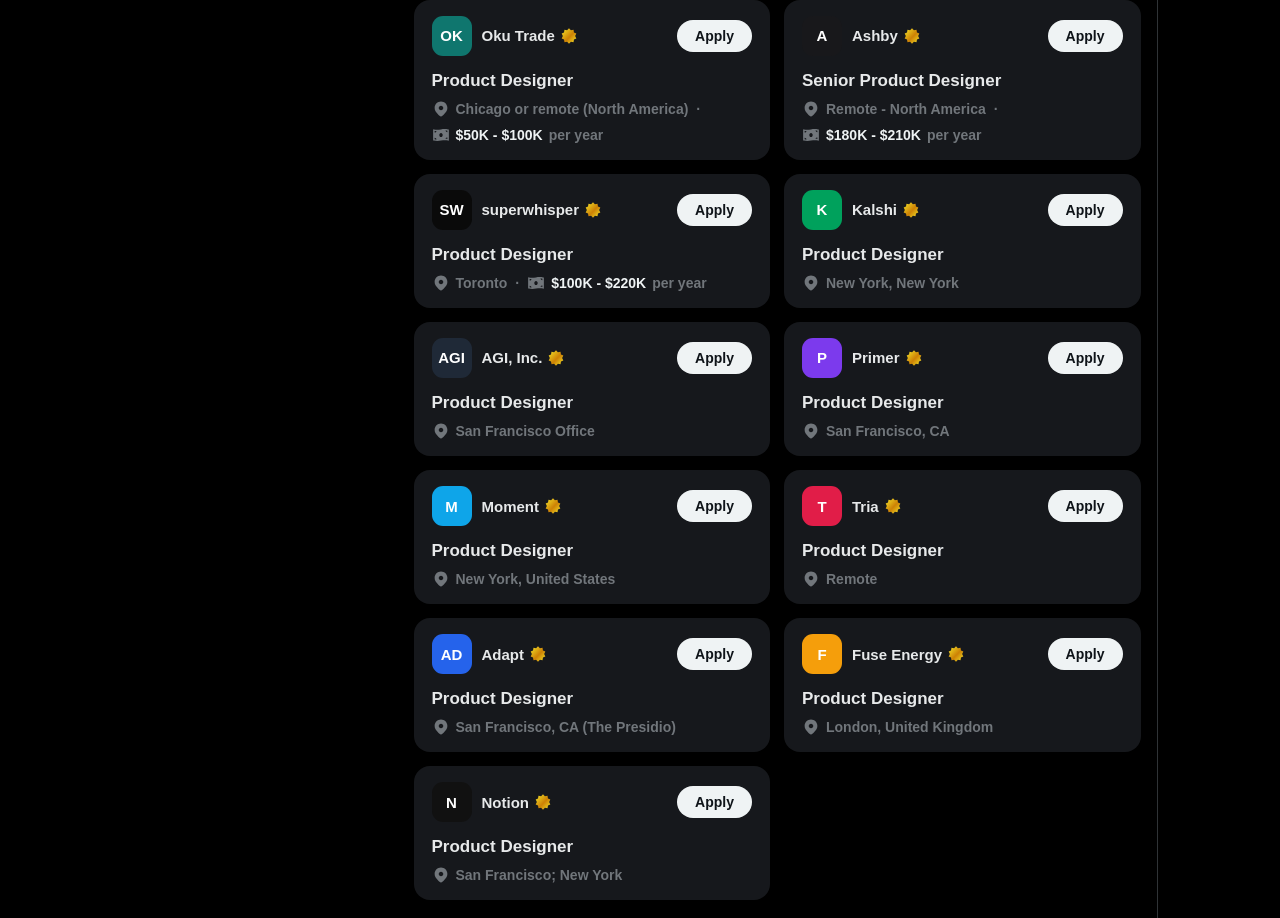
==== commit 9a3db32d: "Hiring: drop right panel, widen center column, 2-col card grid, cleaner layout" ====
--- a/hiring.html
+++ b/hiring.html
@@ -8,7 +8,7 @@
   <link rel="stylesheet" href="styles.css">
 </head>
 <body class="page-hiring">
-  <div class="app">
+  <div class="app app-wide">
     <header class="sidebar"></header>
 
     <main class="main">
@@ -39,8 +39,6 @@
 
       <div id="jobs"></div>
     </main>
-
-    <aside class="right"></aside>
   </div>
 
   <script src="shell.js"></script>
--- a/styles.css
+++ b/styles.css
@@ -212,6 +212,9 @@
 .footer a:hover { text-decoration: underline; }
 
 /* ---------- Hiring page ---------- */
+/* wide, single-column layout (no right panel) */
+.app-wide { grid-template-columns: 275px minmax(0, 760px); max-width: 1050px; }
+
 .hiring-head { padding: 8px 16px 4px; }
 .hiring-head p { color: var(--text-muted); font-size: 14px; }
 
@@ -295,7 +298,8 @@
 .freset:hover { color: var(--text); background: var(--bg-hover); }
 
 /* job cards — one card per role, sober and well-spaced */
-.jobs-list { display: flex; flex-direction: column; gap: 12px; padding: 16px; }
+.jobs-list { display: grid; grid-template-columns: repeat(2, minmax(0, 1fr)); gap: 14px; padding: 18px 16px; }
+@media (max-width: 680px) { .jobs-list { grid-template-columns: 1fr; } }
 
 .jcard {
   position: relative; display: block;
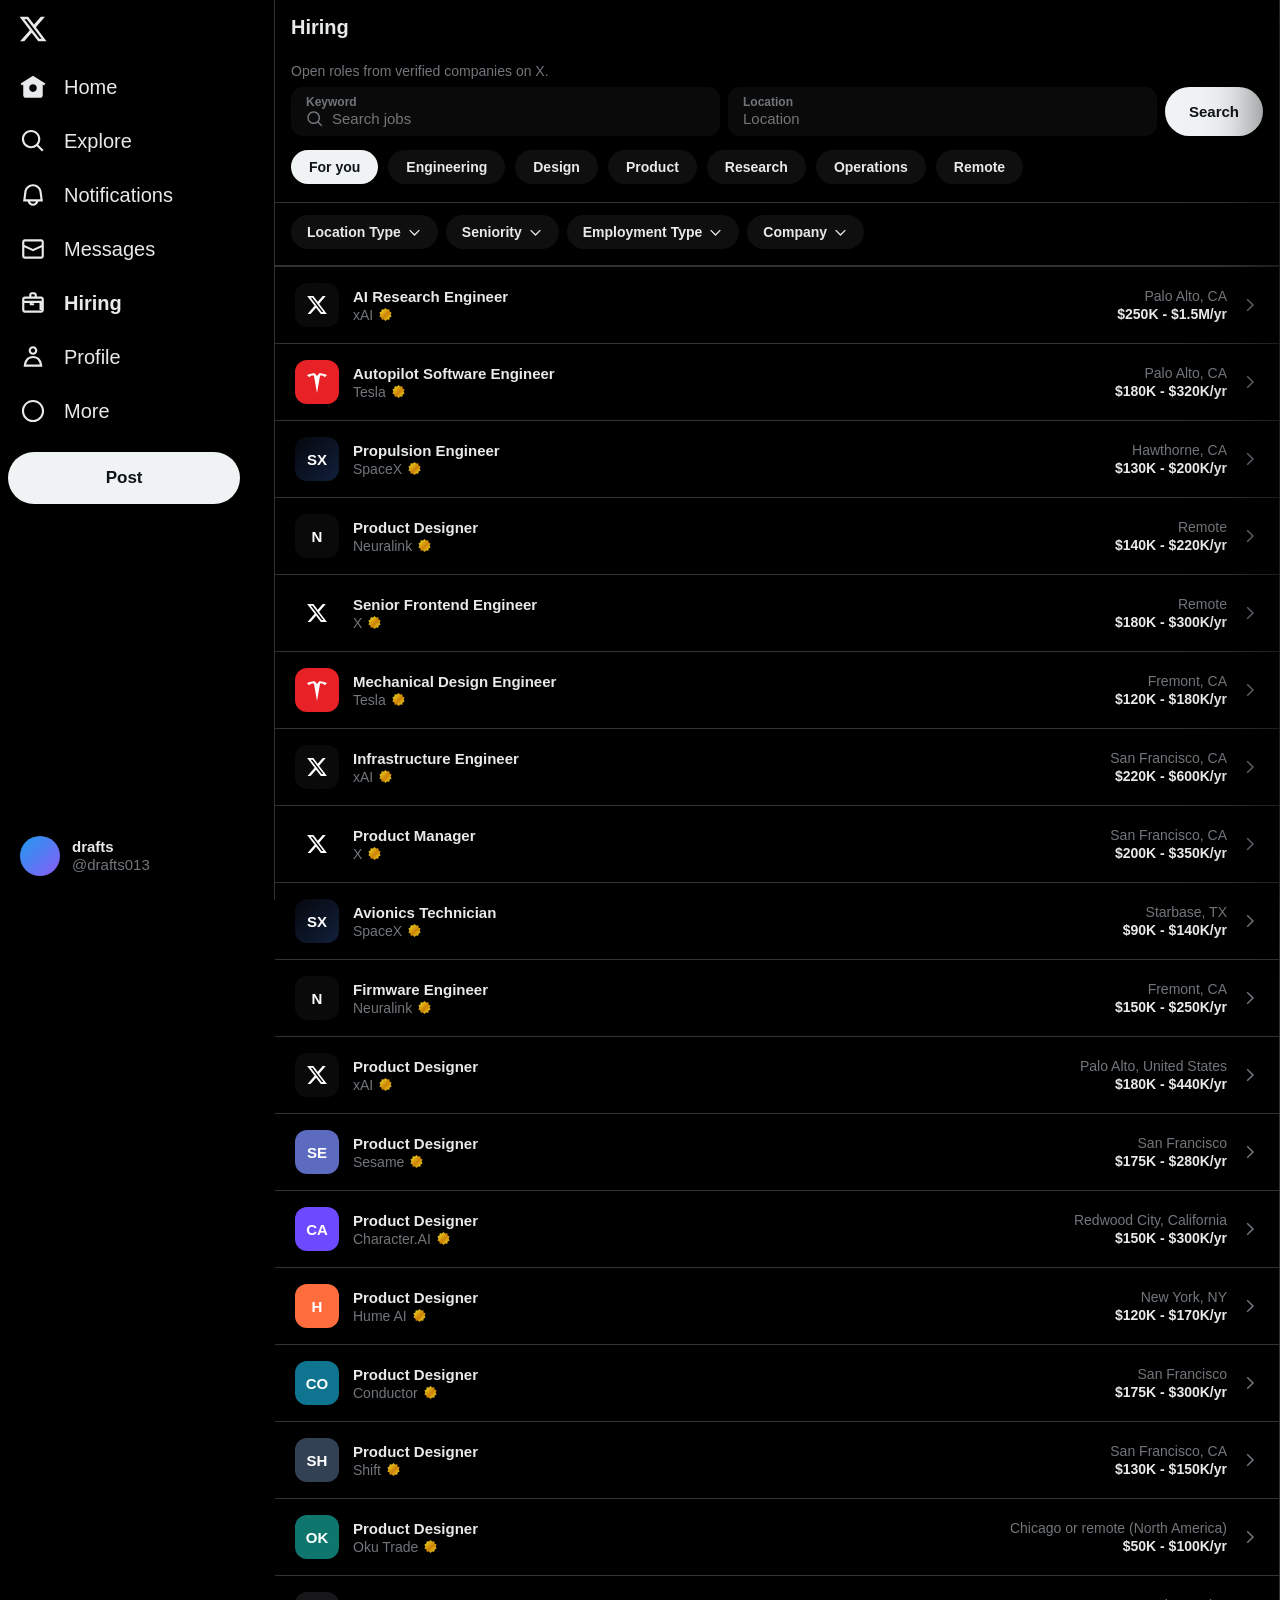
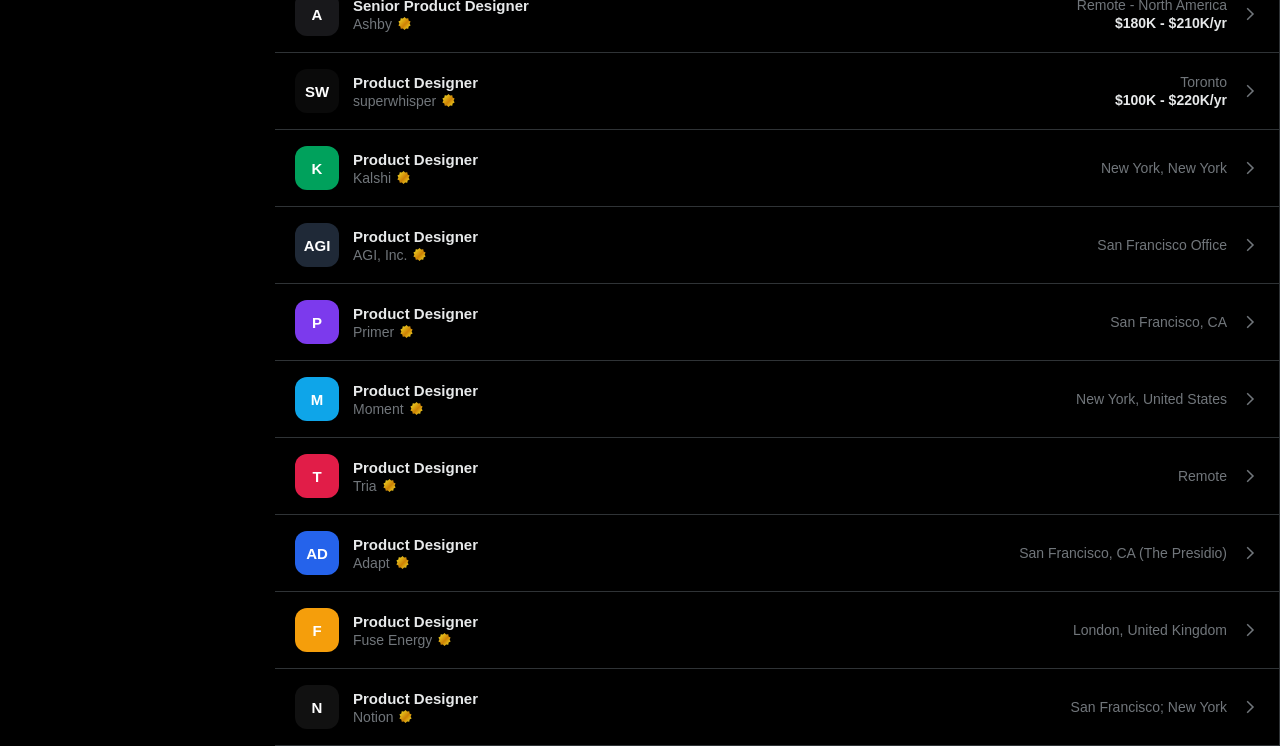
==== commit 89d7a20f: "Hiring: one offer per row, click opens a slide-in detail drawer from the right" ====
--- a/hiring.html
+++ b/hiring.html
@@ -41,6 +41,9 @@
     </main>
   </div>
 
+  <div class="drawer-backdrop" id="drawerBackdrop"></div>
+  <aside class="drawer" id="drawer" aria-hidden="true"></aside>
+
   <script src="shell.js"></script>
   <script src="hiring.js"></script>
   <script>mountShell('hiring'); initHiring();</script>
--- a/styles.css
+++ b/styles.css
@@ -212,8 +212,8 @@
 .footer a:hover { text-decoration: underline; }
 
 /* ---------- Hiring page ---------- */
-/* wide, single-column layout (no right panel) */
-.app-wide { grid-template-columns: 275px minmax(0, 760px); max-width: 1050px; }
+/* wide layout (no right panel) — fills to the right edge */
+.app-wide { grid-template-columns: 275px minmax(0, 1fr); max-width: none; margin: 0; justify-content: start; }
 
 .hiring-head { padding: 8px 16px 4px; }
 .hiring-head p { color: var(--text-muted); font-size: 14px; }
@@ -297,54 +297,83 @@
 }
 .freset:hover { color: var(--text); background: var(--bg-hover); }
 
-/* job cards — one card per role, sober and well-spaced */
-.jobs-list { display: grid; grid-template-columns: repeat(2, minmax(0, 1fr)); gap: 14px; padding: 18px 16px; }
-@media (max-width: 680px) { .jobs-list { grid-template-columns: 1fr; } }
-
-.jcard {
-  position: relative; display: block;
-  background: #16181c;
-  border-radius: 16px;
-  padding: 16px 18px;
-  cursor: pointer;
-  animation: fadeUp .35s ease both;
-  transition: transform .2s cubic-bezier(.2,.7,.3,1), background .2s ease, box-shadow .2s ease;
-}
-.jcard:hover {
-  transform: translateY(-2px);
-  background: #1c1f24;
-  box-shadow: 0 12px 28px rgba(0,0,0,.45);
-}
-.jcard:active { transform: translateY(0) scale(.995); }
-
-.jc-head { display: flex; align-items: center; justify-content: space-between; gap: 12px; }
-.jc-emp { display: flex; align-items: center; gap: 10px; min-width: 0; }
+/* job rows — one offer per line */
+.jobs-list { display: flex; flex-direction: column; }
+
 .jc-logo {
-  width: 40px; height: 40px; border-radius: 11px; flex-shrink: 0;
+  border-radius: 12px; flex-shrink: 0;
   display: flex; align-items: center; justify-content: center;
   color: #fff; font-weight: 800; font-size: 15px;
 }
 .jc-logo svg { width: 22px; height: 22px; fill: #fff; }
-.jc-name { display: flex; align-items: center; gap: 5px; font-weight: 800; font-size: 15px; color: var(--text); min-width: 0; }
-.jc-name span { overflow: hidden; text-overflow: ellipsis; white-space: nowrap; }
-.jc-name .badge { width: 18px; height: 18px; flex-shrink: 0; }
-.jc-apply {
-  flex-shrink: 0;
-  background: var(--white); color: #0f1419;
-  border: none; border-radius: 9999px;
-  padding: 8px 18px; font-size: 14px; font-weight: 800; cursor: pointer;
-  transition: background .2s ease, transform .1s ease;
-}
-.jc-apply:hover { background: #d7dbdc; }
-.jc-apply:active { transform: scale(.96); }
-
-.jc-role { font-size: 17px; font-weight: 800; color: var(--text); margin-top: 14px; line-height: 1.3; }
-.jc-meta { display: flex; align-items: center; gap: 8px; flex-wrap: wrap; margin-top: 8px; color: var(--text-muted); font-size: 14px; font-weight: 600; }
-.jc-row { display: flex; align-items: center; gap: 6px; }
-.jc-row svg { width: 18px; height: 18px; fill: var(--text-muted); flex-shrink: 0; }
-.jc-row .amt { color: var(--white); font-weight: 800; }
-.jc-dot { color: var(--text-muted); }
-.jc-empty { padding: 24px 16px; color: var(--text-muted); font-size: 14px; }
+
+.jrow {
+  position: relative;
+  display: flex; align-items: center; gap: 14px;
+  padding: 16px 20px; cursor: pointer;
+  border-bottom: 1px solid var(--border);
+  transition: background .15s ease;
+}
+.jrow:hover { background: #0a0a0a; }
+.jrow.sel { background: #101216; }
+.jrow.sel::before { content: ""; position: absolute; left: 0; top: 50%; transform: translateY(-50%); width: 3px; height: 60%; background: var(--accent); border-radius: 0 3px 3px 0; }
+.jrow .jc-logo { width: 44px; height: 44px; }
+.jrow-main { flex: 1; min-width: 0; }
+.jrow-title { font-size: 15px; font-weight: 800; color: var(--text); white-space: nowrap; overflow: hidden; text-overflow: ellipsis; }
+.jrow-co { display: flex; align-items: center; gap: 5px; margin-top: 2px; color: var(--text-muted); font-size: 14px; min-width: 0; }
+.jrow-co .cname { white-space: nowrap; overflow: hidden; text-overflow: ellipsis; }
+.jrow-co .badge { width: 15px; height: 15px; flex-shrink: 0; }
+.jrow-right { flex-shrink: 0; text-align: right; color: var(--text-muted); font-size: 14px; }
+.jrow-right .loc { white-space: nowrap; }
+.jrow-right .sal { color: var(--text); font-weight: 600; margin-top: 2px; white-space: nowrap; }
+.jrow-chev { flex-shrink: 0; width: 18px; height: 18px; fill: var(--text-muted); }
+.jc-empty { padding: 40px 20px; color: var(--text-muted); font-size: 14px; }
+
+/* ---- slide-in detail drawer ---- */
+.drawer-backdrop {
+  position: fixed; inset: 0; background: rgba(0,0,0,.55);
+  opacity: 0; pointer-events: none; transition: opacity .25s ease; z-index: 1000;
+}
+.drawer-backdrop.open { opacity: 1; pointer-events: auto; }
+.drawer {
+  position: fixed; top: 0; right: 0; height: 100vh; width: min(460px, 92vw);
+  background: #000; border-left: 1px solid var(--border);
+  transform: translateX(100%); transition: transform .3s cubic-bezier(.2,.7,.3,1);
+  z-index: 1001; overflow-y: auto; box-shadow: -24px 0 48px rgba(0,0,0,.5);
+}
+.drawer.open { transform: translateX(0); }
+.drawer-close {
+  position: absolute; top: 14px; right: 14px; z-index: 2;
+  width: 36px; height: 36px; border-radius: 9999px; border: none;
+  background: rgba(255,255,255,.06); color: var(--text);
+  display: flex; align-items: center; justify-content: center; cursor: pointer; transition: background .2s;
+}
+.drawer-close:hover { background: rgba(255,255,255,.12); }
+.drawer-close svg { width: 18px; height: 18px; fill: currentColor; }
+
+.jdetail { padding: 56px 24px 40px; }
+.jdetail-head { display: flex; align-items: center; gap: 14px; }
+.jdetail-head .jc-logo { width: 52px; height: 52px; border-radius: 14px; font-size: 19px; }
+.jdetail-head .jc-logo svg { width: 26px; height: 26px; }
+.jdetail-headinfo { flex: 1; min-width: 0; }
+.jdetail-co { display: flex; align-items: center; gap: 6px; font-size: 14px; font-weight: 600; color: var(--text-muted); }
+.jdetail-co .badge { width: 16px; height: 16px; }
+.jdetail-role { font-size: 24px; font-weight: 800; margin-top: 2px; line-height: 1.2; }
+
+.jdetail-tags { display: flex; align-items: center; gap: 8px; flex-wrap: wrap; margin-top: 22px; }
+.jtag { display: flex; align-items: center; gap: 6px; background: rgba(255,255,255,.06); color: var(--text); padding: 7px 13px; border-radius: 9999px; font-size: 13px; font-weight: 600; }
+.jtag svg { width: 16px; height: 16px; fill: var(--text-muted); }
+
+.jdetail-apply {
+  display: block; width: 100%; margin-top: 24px;
+  background: var(--white); color: #0f1419; border: none;
+  border-radius: 9999px; padding: 13px; font-size: 15px; font-weight: 800; cursor: pointer;
+  transition: background .2s, transform .1s;
+}
+.jdetail-apply:hover { background: #d7dbdc; }
+.jdetail-apply:active { transform: scale(.99); }
+
+.jdetail-about { margin-top: 28px; font-size: 15px; line-height: 1.75; color: var(--text-muted); }
 
 /* keep the whole hiring page white/bold — no accent blue */
 .page-hiring .widget .more { color: var(--text); font-weight: 700; }
